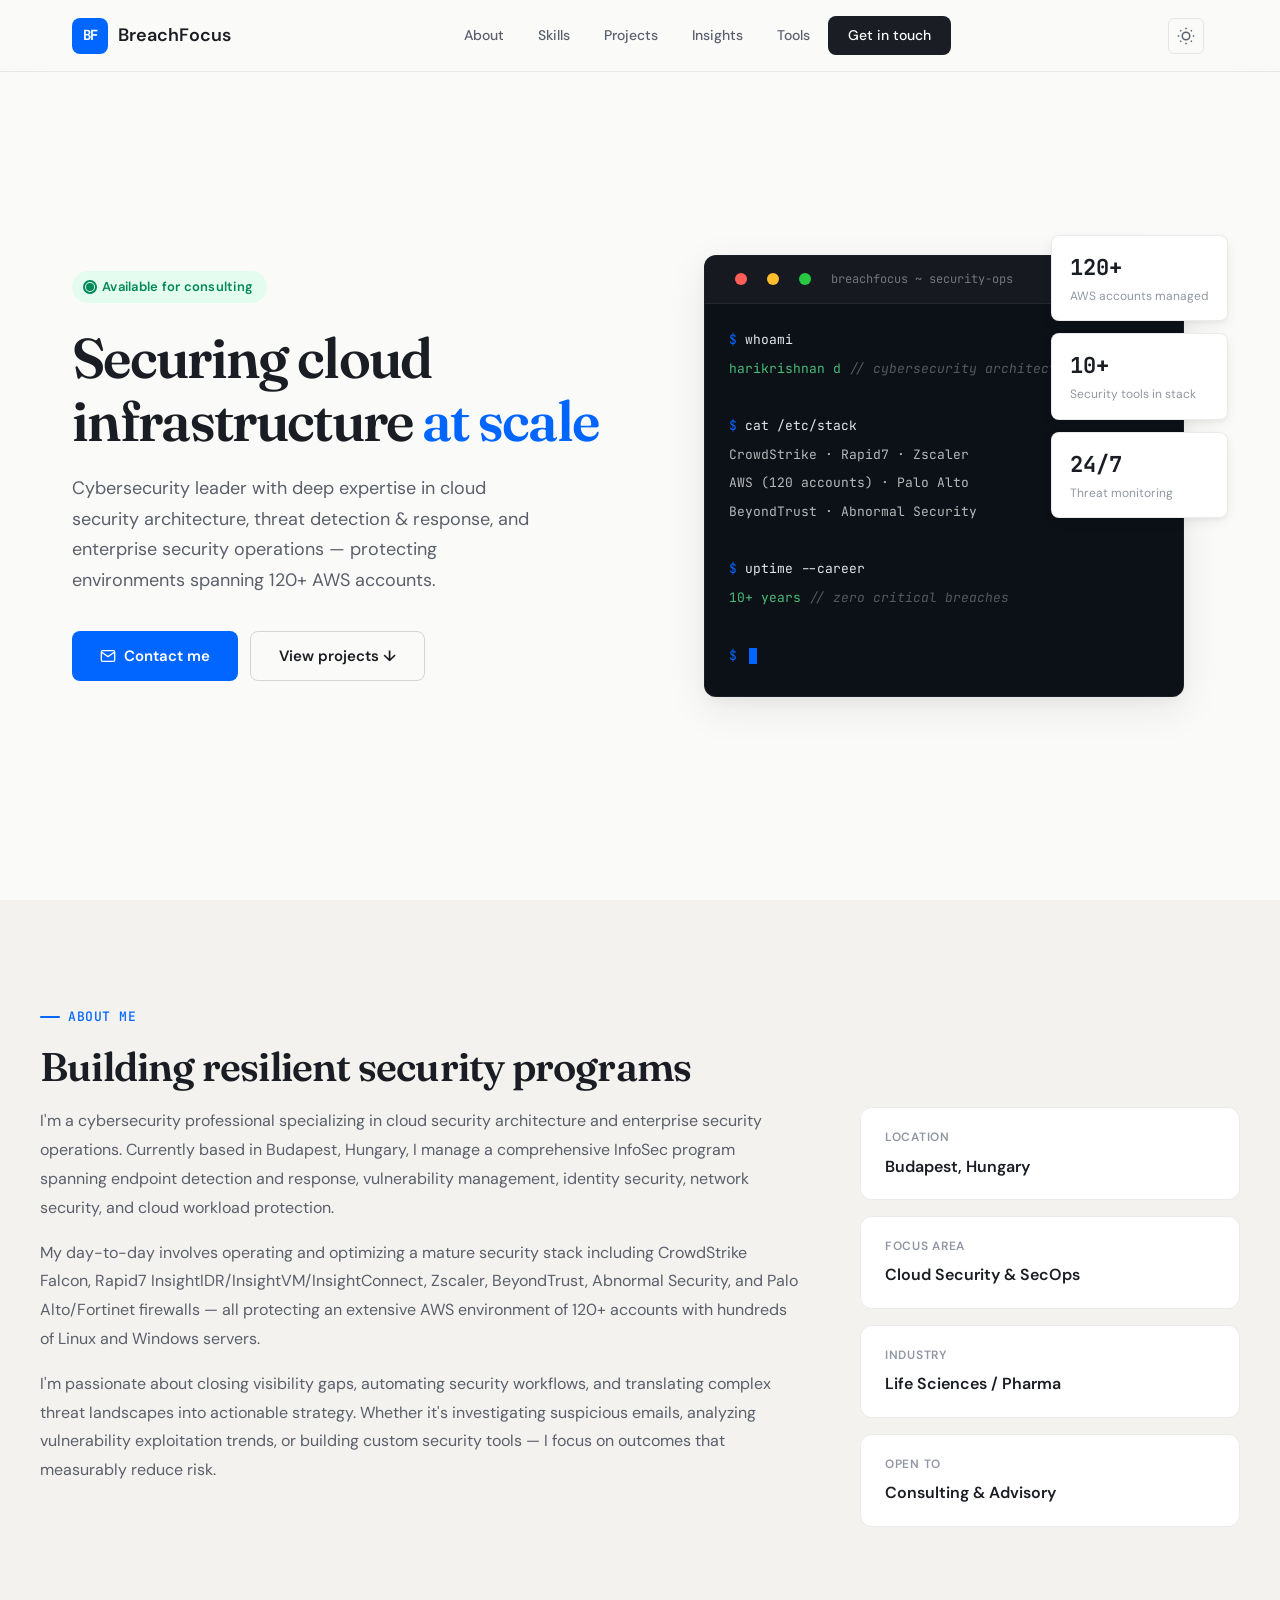
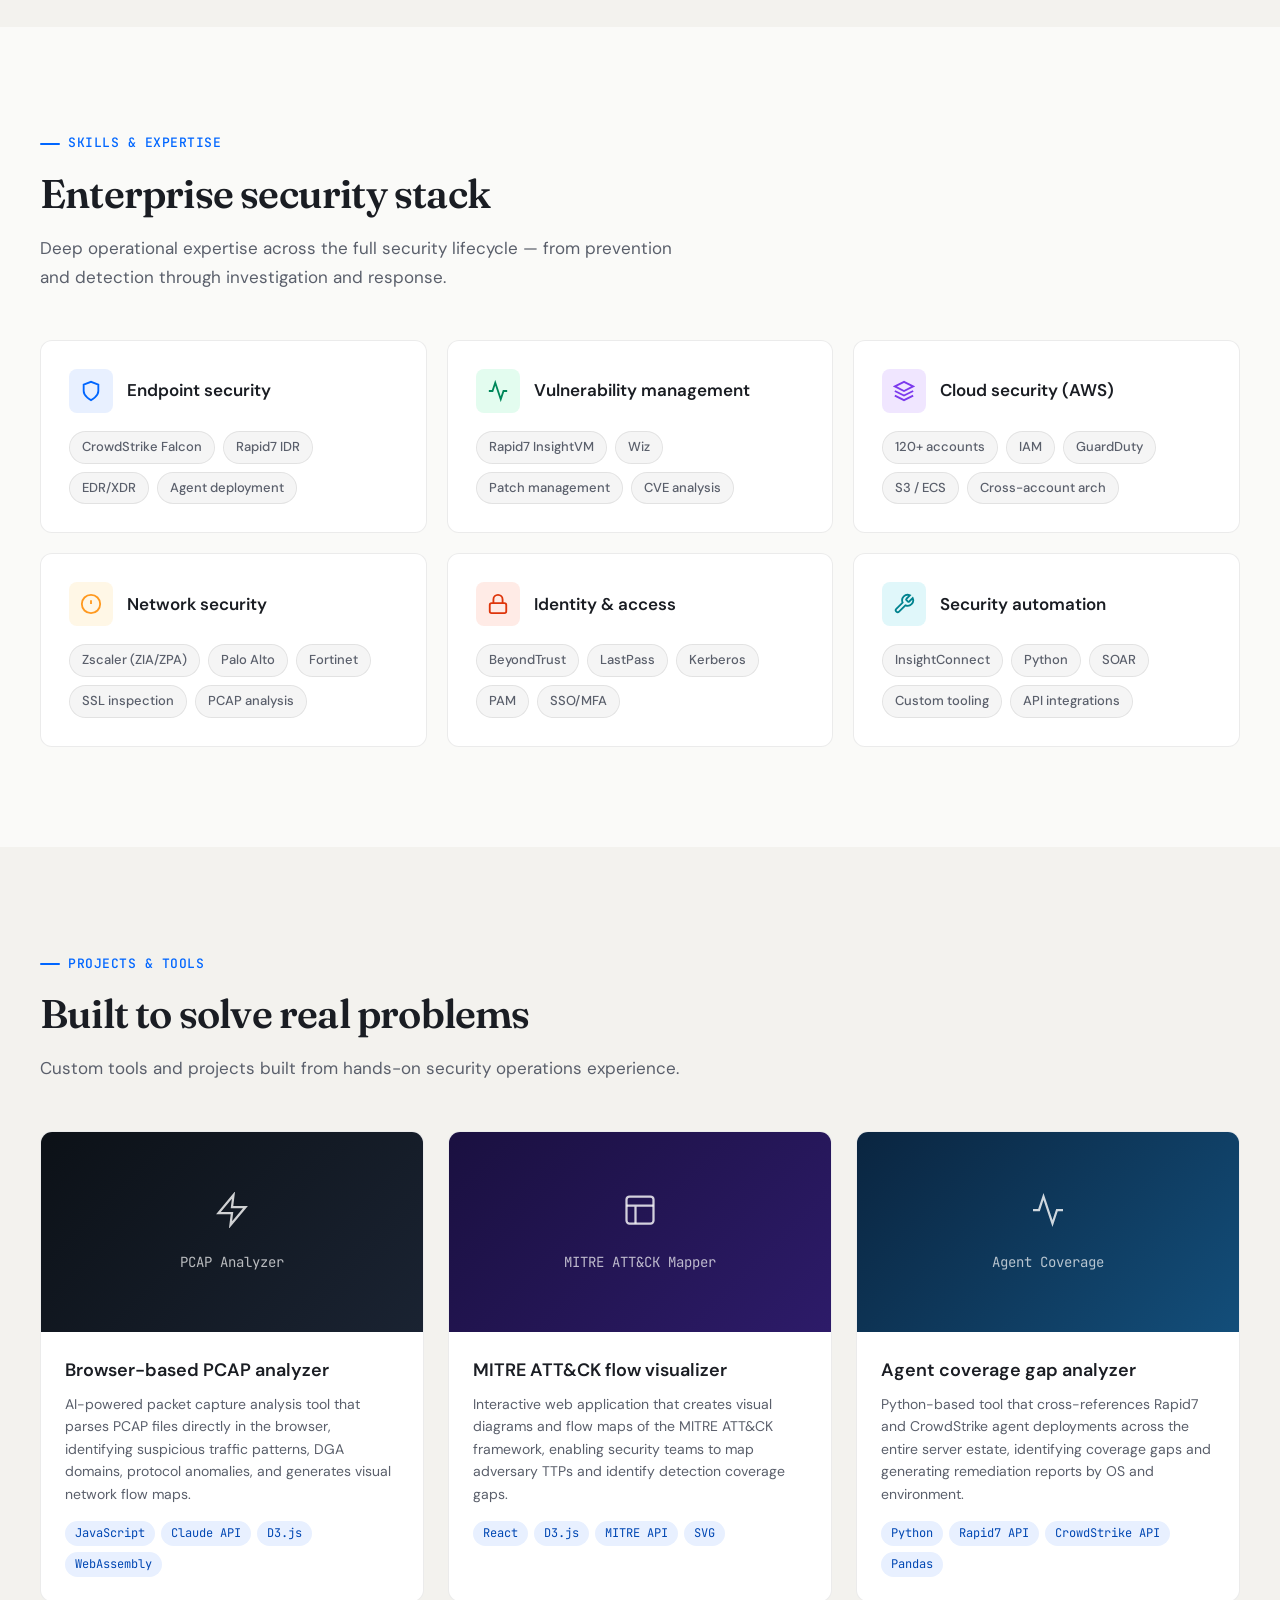
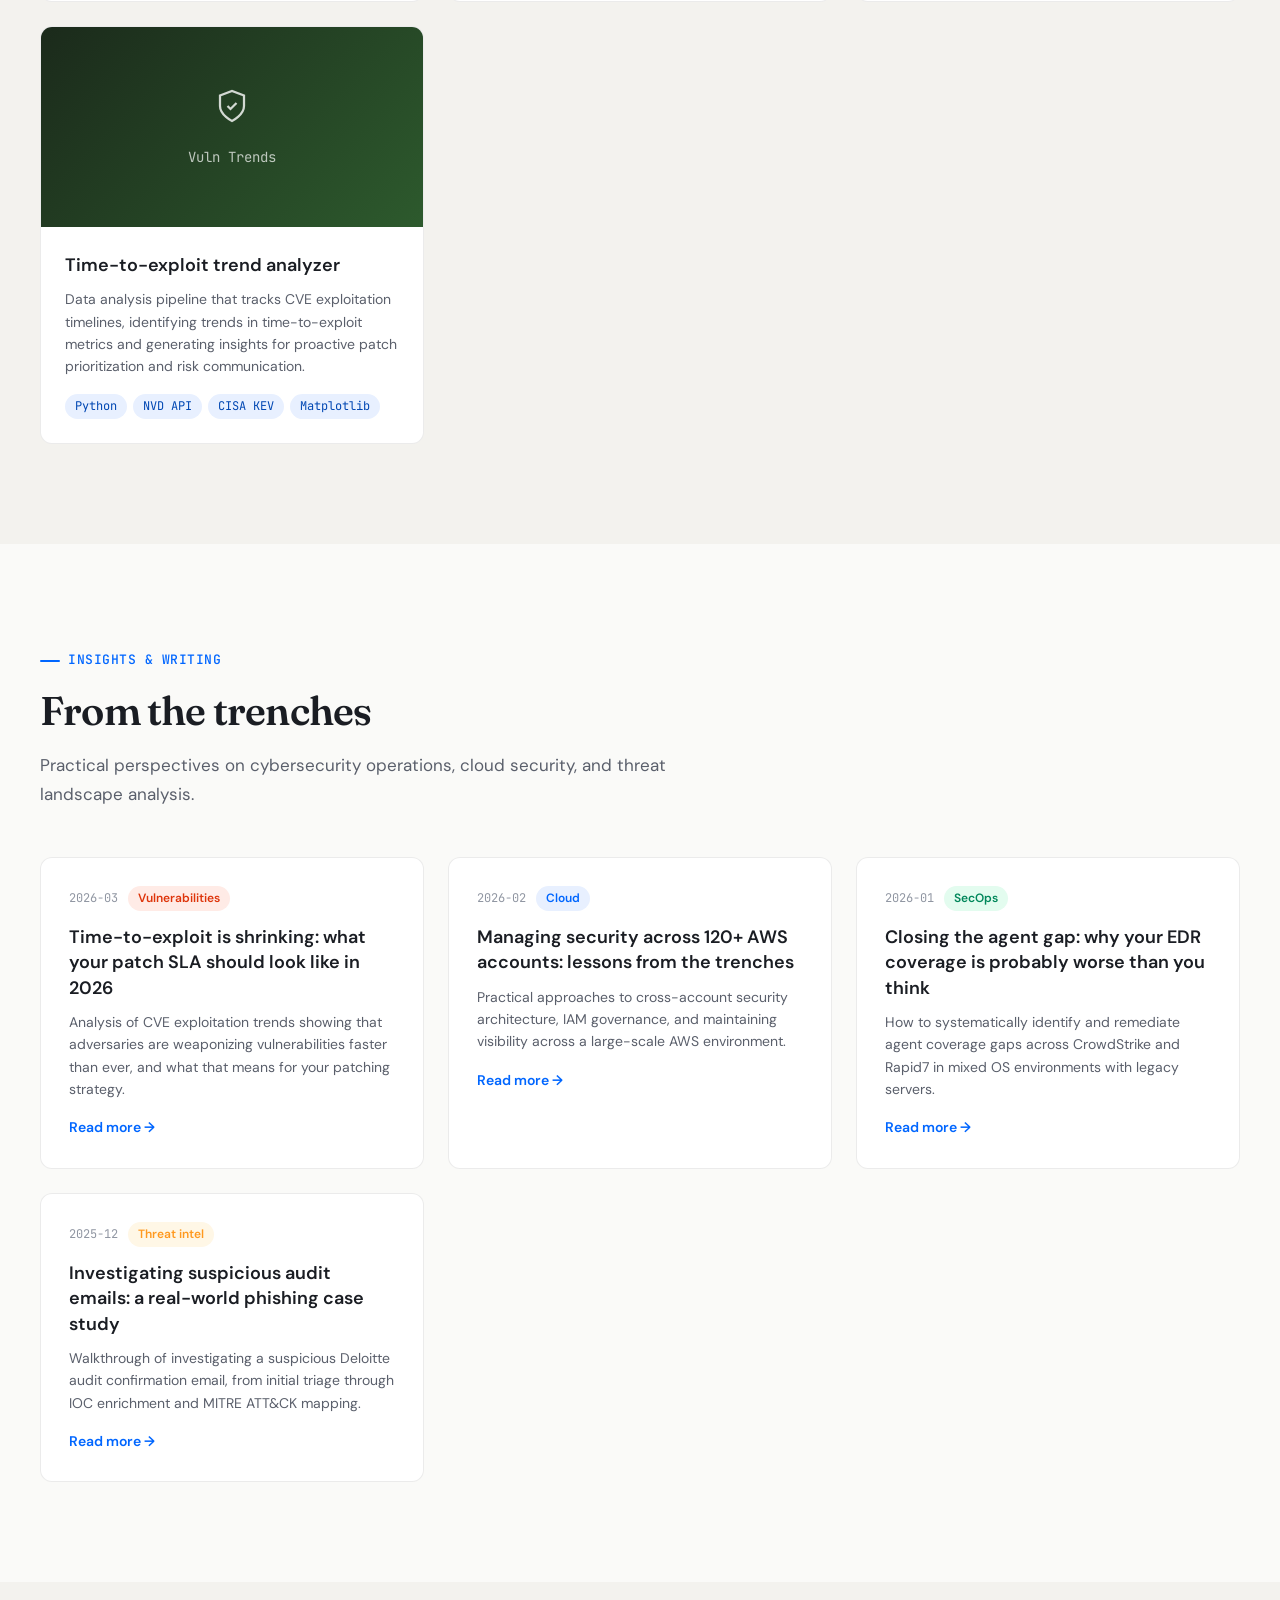
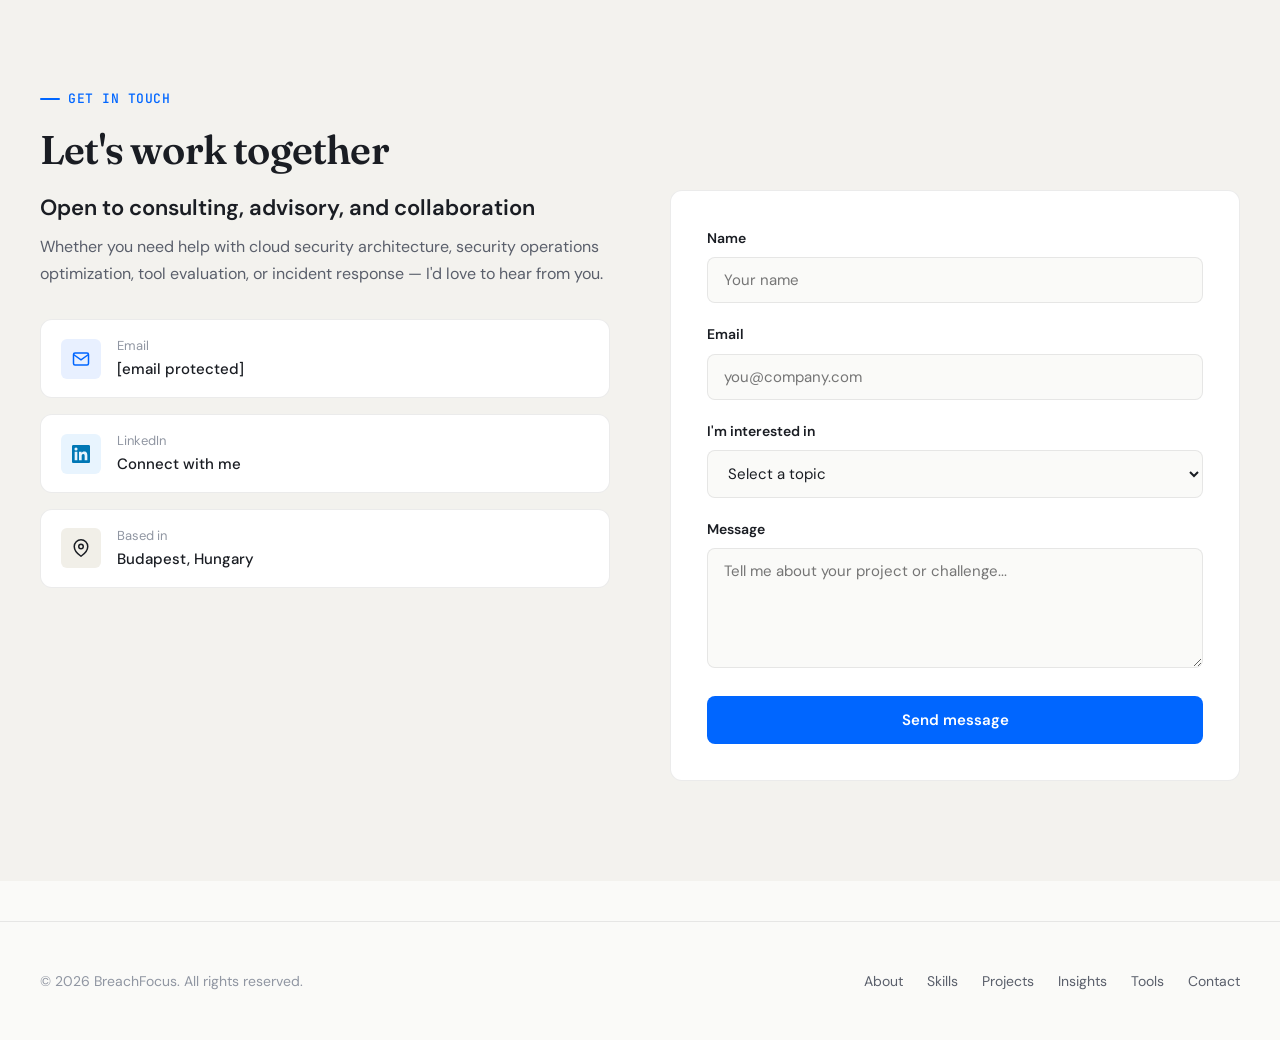
==== index.html @ 6553fbfc "Add consistent dark/light theme toggle across all pages" ====
<!DOCTYPE html>
<html lang="en">
<head>
<meta charset="UTF-8">
<meta name="viewport" content="width=device-width, initial-scale=1.0">
<title>BreachFocus — Hari | Cybersecurity Leader & Cloud Security Architect</title>
<meta name="description" content="Cybersecurity professional specializing in cloud security architecture, threat detection, and enterprise security operations across AWS, Zscaler, CrowdStrike, Wiz and Rapid7.">
<link rel="preconnect" href="https://fonts.googleapis.com">
<link rel="preconnect" href="https://fonts.gstatic.com" crossorigin>
<link href="https://fonts.googleapis.com/css2?family=DM+Sans:ital,opsz,wght@0,9..40,300;0,9..40,400;0,9..40,500;0,9..40,600;0,9..40,700;1,9..40,400&family=JetBrains+Mono:wght@400;500&family=Fraunces:ital,opsz,wght@0,9..144,400;0,9..144,600;1,9..144,400&display=swap" rel="stylesheet">
<style>
:root {
  --bg: #FAFAF8;
  --bg-card: #FFFFFF;
  --bg-dark: #0C1117;
  --bg-dark-card: #151C25;
  --text: #1A1D23;
  --text-secondary: #5A5F6B;
  --text-muted: #9096A2;
  --accent: #0066FF;
  --accent-light: #E8F0FF;
  --accent-dark: #0047B3;
  --green: #00875A;
  --green-light: #E3FCEF;
  --red: #DE350B;
  --red-light: #FFEBE6;
  --amber: #FF991F;
  --amber-light: #FFF7E6;
  --border: rgba(0,0,0,0.08);
  --border-strong: rgba(0,0,0,0.15);
  --radius: 12px;
  --radius-sm: 8px;
  --radius-xs: 6px;
  --shadow-sm: 0 1px 3px rgba(0,0,0,0.04), 0 1px 2px rgba(0,0,0,0.06);
  --shadow-md: 0 4px 12px rgba(0,0,0,0.06), 0 2px 4px rgba(0,0,0,0.04);
  --shadow-lg: 0 12px 40px rgba(0,0,0,0.08), 0 4px 12px rgba(0,0,0,0.04);
  --font: 'DM Sans', -apple-system, BlinkMacSystemFont, sans-serif;
  --font-display: 'Fraunces', Georgia, serif;
  --font-mono: 'JetBrains Mono', 'SF Mono', monospace;
  --max-w: 1200px;
  --header-h: 72px;
}

* { margin: 0; padding: 0; box-sizing: border-box; }
html { scroll-behavior: smooth; scroll-padding-top: 80px; overflow-x: hidden; }
body {
  font-family: var(--font);
  background: var(--bg);
  color: var(--text);
  line-height: 1.6;
  -webkit-font-smoothing: antialiased;
}

/* ---- NAV ---- */
.nav {
  position: fixed; top: 0; left: 0; right: 0; z-index: 100;
  height: var(--header-h);
  background: rgba(250,250,248,0.85);
  backdrop-filter: blur(20px) saturate(1.4);
  border-bottom: 1px solid var(--border);
  transition: box-shadow 0.3s;
}
.nav.scrolled { box-shadow: 0 1px 8px rgba(0,0,0,0.06); }
.nav-inner {
  max-width: var(--max-w); margin: 0 auto; height: 100%;
  display: flex; align-items: center; justify-content: space-between;
  padding: 0 2rem;
}
.nav-logo {
  display: flex; align-items: center; gap: 10px;
  font-weight: 600; font-size: 18px; color: var(--text);
  text-decoration: none;
}
.nav-logo .logo-icon {
  width: 36px; height: 36px; background: var(--accent);
  border-radius: var(--radius-sm); display: flex;
  align-items: center; justify-content: center;
  color: white; font-family: var(--font-mono); font-weight: 700;
  font-size: 14px; letter-spacing: -0.5px;
}
.nav-links { display: flex; gap: 2px; align-items: center; }
.nav-links a {
  padding: 8px 16px; border-radius: var(--radius-xs);
  font-size: 14px; font-weight: 500; color: var(--text-secondary);
  text-decoration: none; transition: all 0.2s;
}
.nav-links a:hover { background: rgba(0,0,0,0.04); color: var(--text); }
.nav-cta {
  padding: 8px 20px !important; background: var(--text) !important;
  color: white !important; border-radius: var(--radius-sm) !important;
}
.nav-cta:hover { opacity: 0.88 !important; background: var(--text) !important; }
.mobile-toggle { display: none; background: none; border: none; cursor: pointer; padding: 10px; min-width: 44px; min-height: 44px; touch-action: manipulation; -webkit-tap-highlight-color: transparent; }

/* ---- HERO ---- */
.hero {
  padding: calc(var(--header-h) + 80px) 2rem 100px;
  max-width: var(--max-w); margin: 0 auto;
  display: grid; grid-template-columns: 1fr 1fr; gap: 80px;
  align-items: center; min-height: 100vh;
}
.hero-text { max-width: 560px; }
.hero-badge {
  display: inline-flex; align-items: center; gap: 8px;
  padding: 6px 14px; border-radius: 100px;
  background: var(--green-light); color: var(--green);
  font-size: 13px; font-weight: 600; margin-bottom: 24px;
  letter-spacing: 0.02em;
}
.hero-badge .pulse {
  width: 8px; height: 8px; border-radius: 50%;
  background: var(--green); position: relative;
}
.hero-badge .pulse::after {
  content: ''; position: absolute; inset: -3px;
  border-radius: 50%; border: 2px solid var(--green);
  animation: pulse-ring 2s ease-out infinite;
}
@keyframes pulse-ring {
  0% { transform: scale(1); opacity: 0.6; }
  100% { transform: scale(1.8); opacity: 0; }
}
.hero h1 {
  font-family: var(--font-display); font-weight: 600;
  font-size: clamp(40px, 5vw, 56px); line-height: 1.12;
  letter-spacing: -0.03em; color: var(--text); margin-bottom: 20px;
}
.hero h1 .accent { color: var(--accent); }
.hero-sub {
  font-size: 18px; line-height: 1.7; color: var(--text-secondary);
  margin-bottom: 36px; max-width: 480px;
}
.hero-actions { display: flex; gap: 12px; flex-wrap: wrap; }
.btn {
  display: inline-flex; align-items: center; gap: 8px;
  padding: 12px 28px; border-radius: var(--radius-sm);
  font-size: 15px; font-weight: 600; text-decoration: none;
  transition: all 0.2s; border: none; cursor: pointer;
  font-family: var(--font);
}
.btn-primary { background: var(--accent); color: white; }
.btn-primary:hover { background: var(--accent-dark); transform: translateY(-1px); box-shadow: var(--shadow-md); }
.btn-secondary { background: transparent; color: var(--text); border: 1.5px solid var(--border-strong); }
.btn-secondary:hover { border-color: var(--text); background: rgba(0,0,0,0.02); }

/* hero visual */
.hero-visual {
  display: flex; justify-content: center; align-items: center;
  position: relative;
}
.hero-terminal {
  width: 100%; max-width: 480px;
  background: var(--bg-dark); border-radius: var(--radius);
  box-shadow: var(--shadow-lg); overflow: hidden;
  border: 1px solid rgba(255,255,255,0.06);
}
.terminal-bar {
  display: flex; align-items: center; gap: 8px;
  padding: 14px 18px; background: rgba(255,255,255,0.04);
  border-bottom: 1px solid rgba(255,255,255,0.06);
}
.terminal-dot { width: 12px; height: 12px; border-radius: 50%; }
.terminal-dot.r { background: #FF5F57; }
.terminal-dot.y { background: #FEBC2E; }
.terminal-dot.g { background: #28C840; }
.terminal-bar span {
  margin-left: 12px; font-family: var(--font-mono);
  font-size: 12px; color: rgba(255,255,255,0.4);
}
.terminal-body {
  padding: 24px; font-family: var(--font-mono); font-size: 13px;
  line-height: 1.9; color: rgba(255,255,255,0.7); min-height: 260px;
}
.terminal-body .prompt { color: var(--accent); }
.terminal-body .cmd { color: #E2E8F0; }
.terminal-body .comment { color: rgba(255,255,255,0.3); font-style: italic; }
.terminal-body .ok { color: #48BB78; }
.terminal-body .warn { color: #F6AD55; }
.terminal-body .line { margin-bottom: 4px; }
.cursor {
  display: inline-block; width: 8px; height: 16px;
  background: var(--accent); animation: blink 1.1s step-end infinite;
  vertical-align: text-bottom; margin-left: 4px;
}
@keyframes blink { 50% { opacity: 0; } }

/* floating stats */
.floating-stats {
  position: absolute; top: -20px; right: -20px;
  display: flex; flex-direction: column; gap: 12px;
}
.float-card {
  background: var(--bg-card); border-radius: var(--radius-sm);
  padding: 14px 18px; box-shadow: var(--shadow-md);
  border: 1px solid var(--border); min-width: 160px;
  animation: float-in 0.8s ease-out both;
}
.float-card:nth-child(2) { animation-delay: 0.2s; }
.float-card:nth-child(3) { animation-delay: 0.4s; }
@keyframes float-in {
  from { opacity: 0; transform: translateY(16px); }
  to { opacity: 1; transform: translateY(0); }
}
.float-card .num {
  font-size: 22px; font-weight: 700; color: var(--text);
  font-family: var(--font-mono);
}
.float-card .label {
  font-size: 12px; color: var(--text-muted); margin-top: 2px;
}

/* ---- SECTION BASE ---- */
.section { padding: 100px 2rem; }
.section-inner { max-width: var(--max-w); margin: 0 auto; }
.section-label {
  display: inline-flex; align-items: center; gap: 8px;
  font-family: var(--font-mono); font-size: 13px;
  color: var(--accent); font-weight: 500;
  letter-spacing: 0.04em; text-transform: uppercase;
  margin-bottom: 16px;
}
.section-label::before {
  content: ''; width: 20px; height: 2px;
  background: var(--accent); border-radius: 1px;
}
.section-title {
  font-family: var(--font-display); font-size: clamp(30px,4vw,40px);
  font-weight: 600; letter-spacing: -0.02em;
  margin-bottom: 16px; line-height: 1.2;
}
.section-desc {
  font-size: 17px; color: var(--text-secondary);
  max-width: 640px; line-height: 1.7; margin-bottom: 48px;
}
.bg-alt { background: #F3F2EE; }

/* ---- ABOUT ---- */
.about-grid {
  display: grid; grid-template-columns: 2fr 1fr; gap: 60px;
  align-items: start;
}
.about-text { font-size: 16px; line-height: 1.8; color: var(--text-secondary); }
.about-text p + p { margin-top: 16px; }
.about-sidebar { display: flex; flex-direction: column; gap: 16px; }
.info-card {
  background: var(--bg-card); border-radius: var(--radius);
  padding: 20px 24px; border: 1px solid var(--border);
}
.info-card .ic-label {
  font-size: 12px; font-weight: 600; text-transform: uppercase;
  letter-spacing: 0.06em; color: var(--text-muted); margin-bottom: 6px;
}
.info-card .ic-value { font-size: 16px; font-weight: 600; color: var(--text); }

/* ---- SKILLS ---- */
.skills-grid {
  display: grid; grid-template-columns: repeat(auto-fill, minmax(340px, 1fr));
  gap: 20px;
}
.skill-card {
  background: var(--bg-card); border-radius: var(--radius);
  padding: 28px; border: 1px solid var(--border);
  transition: all 0.25s;
}
.skill-card:hover { box-shadow: var(--shadow-md); border-color: var(--border-strong); transform: translateY(-2px); }
.skill-card-header {
  display: flex; align-items: center; gap: 14px; margin-bottom: 18px;
}
.skill-icon {
  width: 44px; height: 44px; border-radius: var(--radius-sm);
  display: flex; align-items: center; justify-content: center;
  font-size: 20px;
}
.skill-card h3 { font-size: 17px; font-weight: 600; }
.skill-tags { display: flex; flex-wrap: wrap; gap: 8px; }
.skill-tag {
  padding: 5px 12px; border-radius: 100px;
  font-size: 13px; font-weight: 500;
  background: rgba(0,0,0,0.04); color: var(--text-secondary);
  border: 1px solid var(--border);
}

/* ---- PROJECTS ---- */
.projects-grid {
  display: grid; grid-template-columns: repeat(auto-fill, minmax(360px, 1fr));
  gap: 24px;
}
.project-card {
  background: var(--bg-card); border-radius: var(--radius);
  overflow: hidden; border: 1px solid var(--border);
  transition: all 0.25s;
}
.project-card:hover { box-shadow: var(--shadow-md); transform: translateY(-3px); }
.project-preview {
  height: 200px; position: relative; overflow: hidden;
  display: flex; align-items: center; justify-content: center;
}
.project-preview .preview-pattern {
  position: absolute; inset: 0;
  background: linear-gradient(135deg, var(--bg-dark) 0%, #1a2332 100%);
}
.project-preview .preview-label {
  position: relative; z-index: 1; font-family: var(--font-mono);
  font-size: 14px; color: rgba(255,255,255,0.7); text-align: center;
  padding: 20px;
}
.project-preview .preview-label .icon { font-size: 32px; margin-bottom: 8px; display: block; }
.project-body { padding: 24px; }
.project-body h3 { font-size: 18px; font-weight: 600; margin-bottom: 8px; }
.project-body p { font-size: 14px; color: var(--text-secondary); line-height: 1.6; margin-bottom: 16px; }
.project-tech { display: flex; flex-wrap: wrap; gap: 6px; }
.project-tech span {
  font-family: var(--font-mono); font-size: 12px;
  padding: 3px 10px; border-radius: 100px;
  background: var(--accent-light); color: var(--accent-dark);
}

/* ---- BLOG ---- */
.blog-grid {
  display: grid; grid-template-columns: repeat(auto-fill, minmax(340px, 1fr));
  gap: 24px;
}
.blog-card {
  background: var(--bg-card); border-radius: var(--radius);
  padding: 28px; border: 1px solid var(--border);
  transition: all 0.25s; text-decoration: none; color: inherit;
  display: block;
}
.blog-card:hover { box-shadow: var(--shadow-md); transform: translateY(-2px); }
.blog-meta {
  display: flex; align-items: center; gap: 10px;
  margin-bottom: 14px;
}
.blog-date {
  font-family: var(--font-mono); font-size: 12px; color: var(--text-muted);
}
.blog-tag {
  padding: 3px 10px; border-radius: 100px; font-size: 12px;
  font-weight: 600;
}
.blog-tag.vuln { background: var(--red-light); color: var(--red); }
.blog-tag.cloud { background: var(--accent-light); color: var(--accent); }
.blog-tag.ops { background: var(--green-light); color: var(--green); }
.blog-tag.threat { background: var(--amber-light); color: var(--amber); }
.blog-card h3 { font-size: 18px; font-weight: 600; margin-bottom: 10px; line-height: 1.4; }
.blog-card p { font-size: 14px; color: var(--text-secondary); line-height: 1.6; }
.blog-card .read-more {
  display: inline-flex; align-items: center; gap: 6px;
  margin-top: 16px; font-size: 14px; font-weight: 600;
  color: var(--accent); transition: gap 0.2s;
}
.blog-card:hover .read-more { gap: 10px; }

/* ---- CONTACT ---- */
.contact-grid {
  display: grid; grid-template-columns: 1fr 1fr; gap: 60px;
  align-items: start;
}
.contact-info h3 { font-size: 22px; font-weight: 600; margin-bottom: 8px; }
.contact-info p { font-size: 16px; color: var(--text-secondary); line-height: 1.7; margin-bottom: 32px; }
.contact-channels { display: flex; flex-direction: column; gap: 16px; }
.contact-ch {
  display: flex; align-items: center; gap: 16px; padding: 16px 20px;
  background: var(--bg-card); border-radius: var(--radius);
  border: 1px solid var(--border); text-decoration: none; color: inherit;
  transition: all 0.2s;
}
.contact-ch:hover { box-shadow: var(--shadow-sm); border-color: var(--border-strong); }
.contact-ch .ch-icon {
  width: 40px; height: 40px; border-radius: var(--radius-xs);
  display: flex; align-items: center; justify-content: center;
  font-size: 18px;
}
.contact-ch .ch-label { font-size: 13px; color: var(--text-muted); }
.contact-ch .ch-value { font-size: 15px; font-weight: 500; }

.contact-form {
  background: var(--bg-card); border-radius: var(--radius);
  padding: 36px; border: 1px solid var(--border);
}
.form-group { margin-bottom: 20px; }
.form-group label {
  display: block; font-size: 14px; font-weight: 600;
  margin-bottom: 8px; color: var(--text);
}
.form-group input, .form-group textarea, .form-group select {
  width: 100%; padding: 12px 16px; border: 1.5px solid var(--border);
  border-radius: var(--radius-sm); font-size: 15px;
  font-family: var(--font); background: var(--bg);
  color: var(--text); transition: border-color 0.2s;
  outline: none;
}
.form-group input:focus, .form-group textarea:focus, .form-group select:focus {
  border-color: var(--accent);
}
.form-group textarea { resize: vertical; min-height: 120px; }
.form-submit {
  width: 100%; padding: 14px; border: none;
  background: var(--accent); color: white; font-size: 15px;
  font-weight: 600; border-radius: var(--radius-sm);
  cursor: pointer; font-family: var(--font); transition: all 0.2s;
}
.form-submit:hover { background: var(--accent-dark); }

/* ---- FOOTER ---- */
.footer {
  padding: 48px 2rem; border-top: 1px solid var(--border);
  margin-top: 40px;
}
.footer-inner {
  max-width: var(--max-w); margin: 0 auto;
  display: flex; align-items: center; justify-content: space-between;
}
.footer-copy { font-size: 14px; color: var(--text-muted); }
.footer-links { display: flex; gap: 24px; }
.footer-links a {
  font-size: 14px; color: var(--text-secondary);
  text-decoration: none; transition: color 0.2s;
}
.footer-links a:hover { color: var(--text); }

/* ---- ANIMATIONS ---- */
.reveal {
  opacity: 0; transform: translateY(24px);
  transition: opacity 0.7s ease, transform 0.7s ease;
}
.reveal.visible { opacity: 1; transform: translateY(0); }

/* ---- RESPONSIVE ---- */

/* Tablet: 768px – 900px */
@media (max-width: 900px) {
  .hero {
    grid-template-columns: 1fr; gap: 48px; text-align: center;
    min-height: auto; padding-bottom: 60px;
  }
  .hero-text { max-width: 100%; }
  .hero-sub { max-width: 100%; margin-left: auto; margin-right: auto; }
  .hero-actions { justify-content: center; }
  .hero-visual { flex-direction: column; }
  .floating-stats {
    position: static; flex-direction: row;
    justify-content: center; flex-wrap: wrap;
    margin-top: 20px; gap: 12px;
  }
  .float-card { min-width: 140px; flex: 1 1 140px; max-width: 180px; }
  .about-grid { grid-template-columns: 1fr; }
  .contact-grid { grid-template-columns: 1fr; }
  .nav-links { display: none; }
  .mobile-toggle { display: block; }
  .nav-links.open {
    display: flex; flex-direction: column; position: absolute;
    top: var(--header-h); left: 0; right: 0;
    background: rgba(250,250,248,0.98); backdrop-filter: blur(20px);
    padding: 16px; border-bottom: 1px solid var(--border);
    box-shadow: 0 8px 24px rgba(0,0,0,0.08);
  }
  .nav-links.open a { padding: 12px 16px; font-size: 15px; }
  .nav-links.open .nav-cta { margin-top: 8px; text-align: center; }
  .skills-grid { grid-template-columns: repeat(auto-fill, minmax(280px, 1fr)); }
  .projects-grid { grid-template-columns: repeat(auto-fill, minmax(300px, 1fr)); }
  .blog-grid { grid-template-columns: repeat(auto-fill, minmax(280px, 1fr)); }
  .section { padding: 72px 1.5rem; }
  .contact-form { padding: 28px; }
  .footer-inner { flex-direction: column; gap: 16px; text-align: center; }
  .footer-links { flex-wrap: wrap; justify-content: center; gap: 16px; }
}

/* Mobile: 480px – 767px */
@media (max-width: 767px) {
  :root { --header-h: 64px; }
  .hero {
    padding: calc(var(--header-h) + 48px) 1.25rem 48px;
    gap: 40px;
  }
  .hero h1 { font-size: clamp(32px, 8vw, 44px); }
  .hero-sub { font-size: 16px; }
  .hero-actions { flex-direction: column; align-items: center; gap: 10px; }
  .btn { width: 100%; justify-content: center; }
  .hero-terminal { max-width: 100%; }
  .terminal-body { font-size: 12px; padding: 18px; min-height: 220px; }
  .floating-stats { flex-direction: row; flex-wrap: wrap; gap: 10px; }
  .float-card { flex: 1 1 calc(50% - 10px); max-width: none; min-width: 0; }
  .section { padding: 60px 1.25rem; }
  .section-title { font-size: clamp(26px, 6vw, 34px); }
  .section-desc { font-size: 15px; margin-bottom: 32px; }
  .skills-grid, .projects-grid, .blog-grid { grid-template-columns: 1fr; gap: 16px; }
  .skill-card { padding: 22px; }
  .project-preview { height: 160px; }
  .blog-card { padding: 22px; }
  .blog-card h3 { font-size: 16px; }
  .about-grid { gap: 32px; }
  .about-sidebar { gap: 12px; }
  .info-card { padding: 16px 18px; }
  .contact-grid { gap: 32px; }
  .contact-form { padding: 22px; }
  .contact-channels { gap: 12px; }
  .contact-ch { padding: 14px 16px; gap: 12px; }
  .footer { padding: 32px 1.25rem; }
  .footer-links { gap: 12px; }
  .nav-inner { padding: 0 1.25rem; }
}

/* Small phones: ≤ 479px */
@media (max-width: 479px) {
  .hero {
    padding: calc(var(--header-h) + 32px) 1rem 40px;
    gap: 32px;
  }
  .hero h1 { font-size: clamp(28px, 9vw, 38px); letter-spacing: -0.02em; }
  .hero-sub { font-size: 15px; }
  .hero-badge { font-size: 12px; padding: 5px 12px; }
  .terminal-body { font-size: 11.5px; padding: 14px; min-height: 200px; line-height: 1.75; }
  .floating-stats { flex-direction: column; align-items: stretch; gap: 10px; }
  .float-card { max-width: 100%; flex: none; width: 100%; }
  .float-card .num { font-size: 20px; }
  .section { padding: 48px 1rem; }
  .section-label { font-size: 11px; }
  .section-title { font-size: clamp(24px, 7vw, 30px); }
  .skill-card { padding: 18px; }
  .skill-card h3 { font-size: 15px; }
  .skill-tag { font-size: 12px; padding: 4px 10px; }
  .project-body { padding: 18px; }
  .project-body h3 { font-size: 16px; }
  .project-preview { height: 140px; }
  .preview-label { font-size: 13px; }
  .preview-label .icon { font-size: 26px; }
  .blog-card { padding: 18px; }
  .blog-card h3 { font-size: 15px; }
  .contact-form { padding: 18px; }
  .form-group input, .form-group textarea, .form-group select { font-size: 16px; /* prevent iOS zoom */ }
  .contact-info h3 { font-size: 18px; }
  .nav-inner { padding: 0 1rem; }
  .nav-logo { font-size: 16px; }
  .logo-icon { width: 32px; height: 32px; font-size: 13px; }
  .footer { padding: 28px 1rem; }
  .footer-links { gap: 10px; }
  .footer-links a, .footer-copy { font-size: 13px; }
}

/* Reduced motion */
@media (prefers-reduced-motion: reduce) {
  .reveal { opacity: 1; transform: none; transition: none; }
  .cursor { animation: none; }
  .hero-badge .pulse::after { animation: none; }
  .float-card { animation: none; }
  * { transition-duration: 0.01ms !important; }
}

/* ── DARK MODE ── */
[data-theme="dark"] {
  --bg: #0C1117;
  --bg-card: #151C25;
  --bg-dark: #0C1117;
  --bg-dark-card: #151C25;
  --text: #E6EDF3;
  --text-secondary: #8B949E;
  --text-muted: #484F58;
  --border: rgba(255,255,255,0.07);
  --border-strong: rgba(255,255,255,0.14);
  --accent-light: #1F3A5F;
  --accent-dark: #58A6FF;
  --green-light: #1A3526;
  --red-light: #3D1A1A;
  --amber-light: #3D2E0A;
  --shadow-sm: 0 1px 3px rgba(0,0,0,.3),0 1px 2px rgba(0,0,0,.2);
  --shadow-md: 0 4px 12px rgba(0,0,0,.4),0 2px 4px rgba(0,0,0,.3);
  --shadow-lg: 0 12px 40px rgba(0,0,0,.5),0 4px 12px rgba(0,0,0,.4);
}
[data-theme="dark"] body { background: var(--bg); color: var(--text); }
[data-theme="dark"] .nav { background: rgba(12,17,23,0.92); border-bottom-color: var(--border); }
[data-theme="dark"] .nav-links a:hover { background: rgba(255,255,255,0.06); }
[data-theme="dark"] .nav-links a.active { background: var(--accent-light); color: var(--accent-dark); }
[data-theme="dark"] .nav-cta { background: var(--text) !important; }
[data-theme="dark"] .nav-links.open { background: rgba(12,17,23,0.98); }
[data-theme="dark"] .tool-row:hover { background: rgba(255,255,255,0.03); }
[data-theme="dark"] .tool-tag { background: rgba(255,255,255,0.06); border-color: var(--border); }
[data-theme="dark"] .tool-status.status-soon { background: rgba(255,255,255,0.06); border-color: var(--border); }
[data-theme="dark"] .section-label { color: var(--accent-dark); }
[data-theme="dark"] .section-label::before { background: var(--accent-dark); }
[data-theme="dark"] .footer { border-top-color: var(--border); }
[data-theme="dark"] .card, [data-theme="dark"] .skill-card, [data-theme="dark"] .project-card, [data-theme="dark"] .blog-card { background: var(--bg-card); border-color: var(--border); }
[data-theme="dark"] input, [data-theme="dark"] textarea, [data-theme="dark"] select { background: #151C25; border-color: var(--border); color: var(--text); }
[data-theme="dark"] .panel, [data-theme="dark"] .result-card, [data-theme="dark"] .output-panel { background: #151C25; border-color: var(--border); }
[data-theme="dark"] .theme-toggle-btn:hover { background: rgba(255,255,255,0.06); color: var(--text); }

.theme-toggle-btn {
  display: flex; align-items: center; justify-content: center;
  width: 36px; height: 36px; border-radius: var(--radius-xs);
  background: none; border: 1px solid var(--border);
  cursor: pointer; color: var(--text-secondary);
  transition: all 0.2s; flex-shrink: 0; margin-right: 4px;
}
.theme-toggle-btn:hover { background: rgba(0,0,0,0.04); color: var(--text); }
.theme-toggle-btn .icon-moon { display: none; }
.theme-toggle-btn .icon-sun { display: block; }
[data-theme="dark"] .theme-toggle-btn .icon-moon { display: block; }
[data-theme="dark"] .theme-toggle-btn .icon-sun { display: none; }
</style>
</head>
<body>

<!-- NAV -->
<nav class="nav" id="nav">
  <div class="nav-inner">
    <a href="#" class="nav-logo">
      <div class="logo-icon">BF</div>
      BreachFocus
    </a>
    <div class="nav-links" id="navLinks">
      <a href="#about">About</a>
      <a href="#skills">Skills</a>
      <a href="#projects">Projects</a>
      <a href="#blog">Insights</a>
      <a href="tools/index.html">Tools</a>
      <a href="#contact" class="nav-cta">Get in touch</a>
    </div>
        <button class="theme-toggle-btn" id="themeToggle" aria-label="Toggle theme" title="Toggle dark / light mode">
      <svg class="icon-sun" width="18" height="18" viewBox="0 0 24 24" fill="none" stroke="currentColor" stroke-width="2"><circle cx="12" cy="12" r="5"/><line x1="12" y1="1" x2="12" y2="3"/><line x1="12" y1="21" x2="12" y2="23"/><line x1="4.22" y1="4.22" x2="5.64" y2="5.64"/><line x1="18.36" y1="18.36" x2="19.78" y2="19.78"/><line x1="1" y1="12" x2="3" y2="12"/><line x1="21" y1="12" x2="23" y2="12"/><line x1="4.22" y1="19.78" x2="5.64" y2="18.36"/><line x1="18.36" y1="5.64" x2="19.78" y2="4.22"/></svg>
      <svg class="icon-moon" width="18" height="18" viewBox="0 0 24 24" fill="none" stroke="currentColor" stroke-width="2"><path d="M21 12.79A9 9 0 1 1 11.21 3 7 7 0 0 0 21 12.79z"/></svg>
    </button>
    <button class="mobile-toggle" onclick="document.getElementById('navLinks').classList.toggle('open')" aria-label="Menu">
      <svg width="24" height="24" viewBox="0 0 24 24" fill="none" stroke="currentColor" stroke-width="2"><path d="M3 12h18M3 6h18M3 18h18"/></svg>
    </button>
  </div>
</nav>

<!-- HERO -->
<section class="hero">
  <div class="hero-text">
    <div class="hero-badge"><span class="pulse"></span> Available for consulting</div>
    <h1>Securing cloud infrastructure <span class="accent">at scale</span></h1>
    <p class="hero-sub">
      Cybersecurity leader with deep expertise in cloud security architecture, threat detection & response, and enterprise security operations — protecting environments spanning 120+ AWS accounts.
    </p>
    <div class="hero-actions">
      <a href="#contact" class="btn btn-primary">
        <svg width="16" height="16" viewBox="0 0 24 24" fill="none" stroke="currentColor" stroke-width="2"><path d="M4 4h16c1.1 0 2 .9 2 2v12c0 1.1-.9 2-2 2H4c-1.1 0-2-.9-2-2V6c0-1.1.9-2 2-2z"/><polyline points="22,6 12,13 2,6"/></svg>
        Contact me
      </a>
      <a href="#projects" class="btn btn-secondary">View projects &darr;</a>
    </div>
  </div>
  <div class="hero-visual">
    <div class="hero-terminal">
      <div class="terminal-bar">
        <span class="terminal-dot r"></span>
        <span class="terminal-dot y"></span>
        <span class="terminal-dot g"></span>
        <span>breachfocus ~ security-ops</span>
      </div>
      <div class="terminal-body" id="terminalBody">
        <div class="line"><span class="prompt">$</span> <span class="cmd">whoami</span></div>
        <div class="line"><span class="ok">harikrishnan d</span> <span class="comment">// cybersecurity architect</span></div>
        <div class="line">&nbsp;</div>
        <div class="line"><span class="prompt">$</span> <span class="cmd">cat /etc/stack</span></div>
        <div class="line">CrowdStrike &middot; Rapid7 &middot; Zscaler</div>
        <div class="line">AWS (120 accounts) &middot; Palo Alto</div>
        <div class="line">BeyondTrust &middot; Abnormal Security</div>
        <div class="line">&nbsp;</div>
        <div class="line"><span class="prompt">$</span> <span class="cmd">uptime --career</span></div>
        <div class="line"><span class="ok">10+ years</span> <span class="comment">// zero critical breaches</span></div>
        <div class="line">&nbsp;</div>
        <div class="line"><span class="prompt">$</span> <span class="cursor"></span></div>
      </div>
    </div>
    <div class="floating-stats">
      <div class="float-card">
        <div class="num">120+</div>
        <div class="label">AWS accounts managed</div>
      </div>
      <div class="float-card">
        <div class="num">10+</div>
        <div class="label">Security tools in stack</div>
      </div>
      <div class="float-card">
        <div class="num">24/7</div>
        <div class="label">Threat monitoring</div>
      </div>
    </div>
  </div>
</section>

<!-- ABOUT -->
<section class="section bg-alt" id="about">
  <div class="section-inner">
    <div class="section-label">About me</div>
    <div class="section-title">Building resilient security programs</div>
    <div class="about-grid reveal">
      <div class="about-text">
        <p>
          I'm a cybersecurity professional specializing in cloud security architecture and enterprise security operations. Currently based in Budapest, Hungary, I manage a comprehensive InfoSec program spanning endpoint detection and response, vulnerability management, identity security, network security, and cloud workload protection.
        </p>
        <p>
          My day-to-day involves operating and optimizing a mature security stack including CrowdStrike Falcon, Rapid7 InsightIDR/InsightVM/InsightConnect, Zscaler, BeyondTrust, Abnormal Security, and Palo Alto/Fortinet firewalls — all protecting an extensive AWS environment of 120+ accounts with hundreds of Linux and Windows servers.
        </p>
        <p>
          I'm passionate about closing visibility gaps, automating security workflows, and translating complex threat landscapes into actionable strategy. Whether it's investigating suspicious emails, analyzing vulnerability exploitation trends, or building custom security tools — I focus on outcomes that measurably reduce risk.
        </p>
      </div>
      <div class="about-sidebar">
        <div class="info-card">
          <div class="ic-label">Location</div>
          <div class="ic-value">Budapest, Hungary</div>
        </div>
        <div class="info-card">
          <div class="ic-label">Focus area</div>
          <div class="ic-value">Cloud Security &amp; SecOps</div>
        </div>
        <div class="info-card">
          <div class="ic-label">Industry</div>
          <div class="ic-value">Life Sciences / Pharma</div>
        </div>
        <div class="info-card">
          <div class="ic-label">Open to</div>
          <div class="ic-value">Consulting &amp; Advisory</div>
        </div>
      </div>
    </div>
  </div>
</section>

<!-- SKILLS -->
<section class="section" id="skills">
  <div class="section-inner">
    <div class="section-label">Skills &amp; expertise</div>
    <div class="section-title">Enterprise security stack</div>
    <div class="section-desc">Deep operational expertise across the full security lifecycle — from prevention and detection through investigation and response.</div>
    <div class="skills-grid">
      <div class="skill-card reveal">
        <div class="skill-card-header">
          <div class="skill-icon" style="background: var(--accent-light); color: var(--accent);">
            <svg width="22" height="22" viewBox="0 0 24 24" fill="none" stroke="currentColor" stroke-width="2"><path d="M12 22s8-4 8-10V5l-8-3-8 3v7c0 6 8 10 8 10z"/></svg>
          </div>
          <h3>Endpoint security</h3>
        </div>
        <div class="skill-tags">
          <span class="skill-tag">CrowdStrike Falcon</span>
          <span class="skill-tag">Rapid7 IDR</span>
          <span class="skill-tag">EDR/XDR</span>
          <span class="skill-tag">Agent deployment</span>
        </div>
      </div>

      <div class="skill-card reveal">
        <div class="skill-card-header">
          <div class="skill-icon" style="background: var(--green-light); color: var(--green);">
            <svg width="22" height="22" viewBox="0 0 24 24" fill="none" stroke="currentColor" stroke-width="2"><path d="M22 12h-4l-3 9L9 3l-3 9H2"/></svg>
          </div>
          <h3>Vulnerability management</h3>
        </div>
        <div class="skill-tags">
          <span class="skill-tag">Rapid7 InsightVM</span>
          <span class="skill-tag">Wiz</span>
          <span class="skill-tag">Patch management</span>
          <span class="skill-tag">CVE analysis</span>
        </div>
      </div>

      <div class="skill-card reveal">
        <div class="skill-card-header">
          <div class="skill-icon" style="background: #F0E6FF; color: #7C3AED;">
            <svg width="22" height="22" viewBox="0 0 24 24" fill="none" stroke="currentColor" stroke-width="2"><path d="M12 2L2 7l10 5 10-5-10-5z"/><path d="M2 17l10 5 10-5"/><path d="M2 12l10 5 10-5"/></svg>
          </div>
          <h3>Cloud security (AWS)</h3>
        </div>
        <div class="skill-tags">
          <span class="skill-tag">120+ accounts</span>
          <span class="skill-tag">IAM</span>
          <span class="skill-tag">GuardDuty</span>
          <span class="skill-tag">S3 / ECS</span>
          <span class="skill-tag">Cross-account arch</span>
        </div>
      </div>

      <div class="skill-card reveal">
        <div class="skill-card-header">
          <div class="skill-icon" style="background: var(--amber-light); color: var(--amber);">
            <svg width="22" height="22" viewBox="0 0 24 24" fill="none" stroke="currentColor" stroke-width="2"><circle cx="12" cy="12" r="10"/><line x1="12" y1="8" x2="12" y2="12"/><line x1="12" y1="16" x2="12.01" y2="16"/></svg>
          </div>
          <h3>Network security</h3>
        </div>
        <div class="skill-tags">
          <span class="skill-tag">Zscaler (ZIA/ZPA)</span>
          <span class="skill-tag">Palo Alto</span>
          <span class="skill-tag">Fortinet</span>
          <span class="skill-tag">SSL inspection</span>
          <span class="skill-tag">PCAP analysis</span>
        </div>
      </div>

      <div class="skill-card reveal">
        <div class="skill-card-header">
          <div class="skill-icon" style="background: var(--red-light); color: var(--red);">
            <svg width="22" height="22" viewBox="0 0 24 24" fill="none" stroke="currentColor" stroke-width="2"><rect x="3" y="11" width="18" height="11" rx="2" ry="2"/><path d="M7 11V7a5 5 0 0 1 10 0v4"/></svg>
          </div>
          <h3>Identity &amp; access</h3>
        </div>
        <div class="skill-tags">
          <span class="skill-tag">BeyondTrust</span>
          <span class="skill-tag">LastPass</span>
          <span class="skill-tag">Kerberos</span>
          <span class="skill-tag">PAM</span>
          <span class="skill-tag">SSO/MFA</span>
        </div>
      </div>

      <div class="skill-card reveal">
        <div class="skill-card-header">
          <div class="skill-icon" style="background: #E0F7FA; color: #00838F;">
            <svg width="22" height="22" viewBox="0 0 24 24" fill="none" stroke="currentColor" stroke-width="2"><path d="M14.7 6.3a1 1 0 0 0 0 1.4l1.6 1.6a1 1 0 0 0 1.4 0l3.77-3.77a6 6 0 0 1-7.94 7.94l-6.91 6.91a2.12 2.12 0 0 1-3-3l6.91-6.91a6 6 0 0 1 7.94-7.94l-3.76 3.76z"/></svg>
          </div>
          <h3>Security automation</h3>
        </div>
        <div class="skill-tags">
          <span class="skill-tag">InsightConnect</span>
          <span class="skill-tag">Python</span>
          <span class="skill-tag">SOAR</span>
          <span class="skill-tag">Custom tooling</span>
          <span class="skill-tag">API integrations</span>
        </div>
      </div>
    </div>
  </div>
</section>

<!-- PROJECTS -->
<section class="section bg-alt" id="projects">
  <div class="section-inner">
    <div class="section-label">Projects &amp; tools</div>
    <div class="section-title">Built to solve real problems</div>
    <div class="section-desc">Custom tools and projects built from hands-on security operations experience.</div>
    <div class="projects-grid">

      <div class="project-card reveal">
        <div class="project-preview">
          <div class="preview-pattern"></div>
          <div class="preview-label">
            <span class="icon">
              <svg width="36" height="36" viewBox="0 0 24 24" fill="none" stroke="rgba(255,255,255,0.8)" stroke-width="1.5"><path d="M13 2L3 14h9l-1 8 10-12h-9l1-8z"/></svg>
            </span>
            PCAP Analyzer
          </div>
        </div>
        <div class="project-body">
          <h3>Browser-based PCAP analyzer</h3>
          <p>AI-powered packet capture analysis tool that parses PCAP files directly in the browser, identifying suspicious traffic patterns, DGA domains, protocol anomalies, and generates visual network flow maps.</p>
          <div class="project-tech">
            <span>JavaScript</span>
            <span>Claude API</span>
            <span>D3.js</span>
            <span>WebAssembly</span>
          </div>
        </div>
      </div>

      <div class="project-card reveal">
        <div class="project-preview">
          <div class="preview-pattern" style="background: linear-gradient(135deg, #1a1040 0%, #2d1b69 100%);"></div>
          <div class="preview-label">
            <span class="icon">
              <svg width="36" height="36" viewBox="0 0 24 24" fill="none" stroke="rgba(255,255,255,0.8)" stroke-width="1.5"><rect x="3" y="3" width="18" height="18" rx="2"/><path d="M3 9h18M9 21V9"/></svg>
            </span>
            MITRE ATT&CK Mapper
          </div>
        </div>
        <div class="project-body">
          <h3>MITRE ATT&CK flow visualizer</h3>
          <p>Interactive web application that creates visual diagrams and flow maps of the MITRE ATT&CK framework, enabling security teams to map adversary TTPs and identify detection coverage gaps.</p>
          <div class="project-tech">
            <span>React</span>
            <span>D3.js</span>
            <span>MITRE API</span>
            <span>SVG</span>
          </div>
        </div>
      </div>

      <div class="project-card reveal">
        <div class="project-preview">
          <div class="preview-pattern" style="background: linear-gradient(135deg, #0a2540 0%, #134e7a 100%);"></div>
          <div class="preview-label">
            <span class="icon">
              <svg width="36" height="36" viewBox="0 0 24 24" fill="none" stroke="rgba(255,255,255,0.8)" stroke-width="1.5"><path d="M22 12h-4l-3 9L9 3l-3 9H2"/></svg>
            </span>
            Agent Coverage
          </div>
        </div>
        <div class="project-body">
          <h3>Agent coverage gap analyzer</h3>
          <p>Python-based tool that cross-references Rapid7 and CrowdStrike agent deployments across the entire server estate, identifying coverage gaps and generating remediation reports by OS and environment.</p>
          <div class="project-tech">
            <span>Python</span>
            <span>Rapid7 API</span>
            <span>CrowdStrike API</span>
            <span>Pandas</span>
          </div>
        </div>
      </div>

      <div class="project-card reveal">
        <div class="project-preview">
          <div class="preview-pattern" style="background: linear-gradient(135deg, #1b2a1b 0%, #2d5a2d 100%);"></div>
          <div class="preview-label">
            <span class="icon">
              <svg width="36" height="36" viewBox="0 0 24 24" fill="none" stroke="rgba(255,255,255,0.8)" stroke-width="1.5"><path d="M12 22s8-4 8-10V5l-8-3-8 3v7c0 6 8 10 8 10z"/><path d="M9 12l2 2 4-4"/></svg>
            </span>
            Vuln Trends
          </div>
        </div>
        <div class="project-body">
          <h3>Time-to-exploit trend analyzer</h3>
          <p>Data analysis pipeline that tracks CVE exploitation timelines, identifying trends in time-to-exploit metrics and generating insights for proactive patch prioritization and risk communication.</p>
          <div class="project-tech">
            <span>Python</span>
            <span>NVD API</span>
            <span>CISA KEV</span>
            <span>Matplotlib</span>
          </div>
        </div>
      </div>

    </div>
  </div>
</section>

<!-- BLOG -->
<section class="section" id="blog">
  <div class="section-inner">
    <div class="section-label">Insights &amp; writing</div>
    <div class="section-title">From the trenches</div>
    <div class="section-desc">Practical perspectives on cybersecurity operations, cloud security, and threat landscape analysis.</div>
    <div class="blog-grid">

      <a class="blog-card reveal" href="#">
        <div class="blog-meta">
          <span class="blog-date">2026-03</span>
          <span class="blog-tag vuln">Vulnerabilities</span>
        </div>
        <h3>Time-to-exploit is shrinking: what your patch SLA should look like in 2026</h3>
        <p>Analysis of CVE exploitation trends showing that adversaries are weaponizing vulnerabilities faster than ever, and what that means for your patching strategy.</p>
        <span class="read-more">Read more &rarr;</span>
      </a>

      <a class="blog-card reveal" href="#">
        <div class="blog-meta">
          <span class="blog-date">2026-02</span>
          <span class="blog-tag cloud">Cloud</span>
        </div>
        <h3>Managing security across 120+ AWS accounts: lessons from the trenches</h3>
        <p>Practical approaches to cross-account security architecture, IAM governance, and maintaining visibility across a large-scale AWS environment.</p>
        <span class="read-more">Read more &rarr;</span>
      </a>

      <a class="blog-card reveal" href="#">
        <div class="blog-meta">
          <span class="blog-date">2026-01</span>
          <span class="blog-tag ops">SecOps</span>
        </div>
        <h3>Closing the agent gap: why your EDR coverage is probably worse than you think</h3>
        <p>How to systematically identify and remediate agent coverage gaps across CrowdStrike and Rapid7 in mixed OS environments with legacy servers.</p>
        <span class="read-more">Read more &rarr;</span>
      </a>

      <a class="blog-card reveal" href="#">
        <div class="blog-meta">
          <span class="blog-date">2025-12</span>
          <span class="blog-tag threat">Threat intel</span>
        </div>
        <h3>Investigating suspicious audit emails: a real-world phishing case study</h3>
        <p>Walkthrough of investigating a suspicious Deloitte audit confirmation email, from initial triage through IOC enrichment and MITRE ATT&CK mapping.</p>
        <span class="read-more">Read more &rarr;</span>
      </a>

    </div>
  </div>
</section>

<!-- CONTACT -->
<section class="section bg-alt" id="contact">
  <div class="section-inner">
    <div class="section-label">Get in touch</div>
    <div class="section-title">Let's work together</div>
    <div class="contact-grid reveal">
      <div class="contact-info">
        <h3>Open to consulting, advisory, and collaboration</h3>
        <p>Whether you need help with cloud security architecture, security operations optimization, tool evaluation, or incident response — I'd love to hear from you.</p>
        <div class="contact-channels">
          <a href="/cdn-cgi/l/email-protection#d1b9b0a3b891b3a3b4b0b2b9b7beb2a4a2ffb2bebc" class="contact-ch">
            <div class="ch-icon" style="background: var(--accent-light); color: var(--accent);">
              <svg width="18" height="18" viewBox="0 0 24 24" fill="none" stroke="currentColor" stroke-width="2"><path d="M4 4h16c1.1 0 2 .9 2 2v12c0 1.1-.9 2-2 2H4c-1.1 0-2-.9-2-2V6c0-1.1.9-2 2-2z"/><polyline points="22,6 12,13 2,6"/></svg>
            </div>
            <div>
              <div class="ch-label">Email</div>
              <div class="ch-value"><span class="__cf_email__" data-cfemail="2d454c5f446d4f5f484c4e454b424e585e034e4240">[email&#160;protected]</span></div>
            </div>
          </a>
          <a href="https://linkedin.com/in/" class="contact-ch">
            <div class="ch-icon" style="background: #E8F4FE; color: #0077B5;">
              <svg width="18" height="18" viewBox="0 0 24 24" fill="currentColor"><path d="M20.447 20.452h-3.554v-5.569c0-1.328-.027-3.037-1.852-3.037-1.853 0-2.136 1.445-2.136 2.939v5.667H9.351V9h3.414v1.561h.046c.477-.9 1.637-1.85 3.37-1.85 3.601 0 4.267 2.37 4.267 5.455v6.286zM5.337 7.433a2.062 2.062 0 0 1-2.063-2.065 2.064 2.064 0 1 1 2.063 2.065zm1.782 13.019H3.555V9h3.564v11.452zM22.225 0H1.771C.792 0 0 .774 0 1.729v20.542C0 23.227.792 24 1.771 24h20.451C23.2 24 24 23.227 24 22.271V1.729C24 .774 23.2 0 22.222 0h.003z"/></svg>
            </div>
            <div>
              <div class="ch-label">LinkedIn</div>
              <div class="ch-value">Connect with me</div>
            </div>
          </a>
          <a href="#" class="contact-ch">
            <div class="ch-icon" style="background: #F1EFE8; color: var(--text);">
              <svg width="18" height="18" viewBox="0 0 24 24" fill="none" stroke="currentColor" stroke-width="2"><path d="M21 10c0 7-9 13-9 13s-9-6-9-13a9 9 0 0 1 18 0z"/><circle cx="12" cy="10" r="3"/></svg>
            </div>
            <div>
              <div class="ch-label">Based in</div>
              <div class="ch-value">Budapest, Hungary</div>
            </div>
          </a>
        </div>
      </div>

      <div class="contact-form">
        <div class="form-group">
          <label for="name">Name</label>
          <input type="text" id="name" placeholder="Your name">
        </div>
        <div class="form-group">
          <label for="email">Email</label>
          <input type="email" id="email" placeholder="you@company.com">
        </div>
        <div class="form-group">
          <label for="type">I'm interested in</label>
          <select id="type">
            <option value="">Select a topic</option>
            <option value="consulting">Security consulting</option>
            <option value="architecture">Cloud architecture review</option>
            <option value="assessment">Security assessment</option>
            <option value="speaking">Speaking / Advisory</option>
            <option value="other">Other</option>
          </select>
        </div>
        <div class="form-group">
          <label for="message">Message</label>
          <textarea id="message" placeholder="Tell me about your project or challenge..."></textarea>
        </div>
        <button class="form-submit" type="button">Send message</button>
      </div>
    </div>
  </div>
</section>

<!-- FOOTER -->
<footer class="footer">
  <div class="footer-inner">
    <div class="footer-copy">&copy; 2026 BreachFocus. All rights reserved.</div>
    <div class="footer-links">
      <a href="#about">About</a>
      <a href="#skills">Skills</a>
      <a href="#projects">Projects</a>
      <a href="#blog">Insights</a>
      <a href="tools/index.html">Tools</a>
      <a href="#contact">Contact</a>
    </div>
  </div>
</footer>

<script data-cfasync="false" src="/cdn-cgi/scripts/5c5dd728/cloudflare-static/email-decode.min.js"></script><script>

(function(){var s=localStorage.getItem("bf-theme");var p=window.matchMedia&&window.matchMedia("(prefers-color-scheme: dark)").matches;document.documentElement.setAttribute("data-theme",s||(p?"dark":"light"));})();
function bfToggleTheme(){var c=document.documentElement.getAttribute("data-theme")||"light";var n=c==="dark"?"light":"dark";document.documentElement.setAttribute("data-theme",n);localStorage.setItem("bf-theme",n);}
document.addEventListener("DOMContentLoaded",function(){var b=document.getElementById("themeToggle");if(b)b.addEventListener("click",bfToggleTheme);});


// Scroll-triggered reveals
const revealEls = document.querySelectorAll('.reveal');
const observer = new IntersectionObserver((entries) => {
  entries.forEach(e => { if (e.isIntersecting) { e.target.classList.add('visible'); observer.unobserve(e.target); }});
}, { threshold: 0.15, rootMargin: '0px 0px -40px 0px' });
revealEls.forEach(el => observer.observe(el));

// Nav scroll effect
const nav = document.getElementById('nav');
window.addEventListener('scroll', () => {
  nav.classList.toggle('scrolled', window.scrollY > 20);
});

// Close mobile menu on link click
document.querySelectorAll('.nav-links a').forEach(a => {
  a.addEventListener('click', () => {
    document.getElementById('navLinks').classList.remove('open');
  });
});

// Mobile toggle — animated hamburger ↔ X
const mobileToggle = document.querySelector('.mobile-toggle');
const navLinks = document.getElementById('navLinks');
mobileToggle.addEventListener('click', () => {
  const isOpen = navLinks.classList.toggle('open');
  mobileToggle.innerHTML = isOpen
    ? '<svg width="24" height="24" viewBox="0 0 24 24" fill="none" stroke="currentColor" stroke-width="2"><line x1="18" y1="6" x2="6" y2="18"/><line x1="6" y1="6" x2="18" y2="18"/></svg>'
    : '<svg width="24" height="24" viewBox="0 0 24 24" fill="none" stroke="currentColor" stroke-width="2"><path d="M3 12h18M3 6h18M3 18h18"/></svg>';
});

// Close mobile menu on outside click
document.addEventListener('click', (e) => {
  if (!e.target.closest('.nav-inner')) {
    navLinks.classList.remove('open');
    mobileToggle.innerHTML = '<svg width="24" height="24" viewBox="0 0 24 24" fill="none" stroke="currentColor" stroke-width="2"><path d="M3 12h18M3 6h18M3 18h18"/></svg>';
  }
});

// Simple form handler (static placeholder)
document.querySelector('.form-submit').addEventListener('click', function() {
  const name = document.getElementById('name').value;
  const email = document.getElementById('email').value;
  const msg = document.getElementById('message').value;
  if (!name || !email || !msg) {
    this.textContent = 'Please fill all fields';
    this.style.background = '#DE350B';
    setTimeout(() => {
      this.textContent = 'Send message';
      this.style.background = '';
    }, 2000);
    return;
  }
  this.textContent = 'Message sent ✓';
  this.style.background = '#00875A';
  setTimeout(() => {
    this.textContent = 'Send message';
    this.style.background = '';
  }, 3000);
});</script>
</body>
</html>
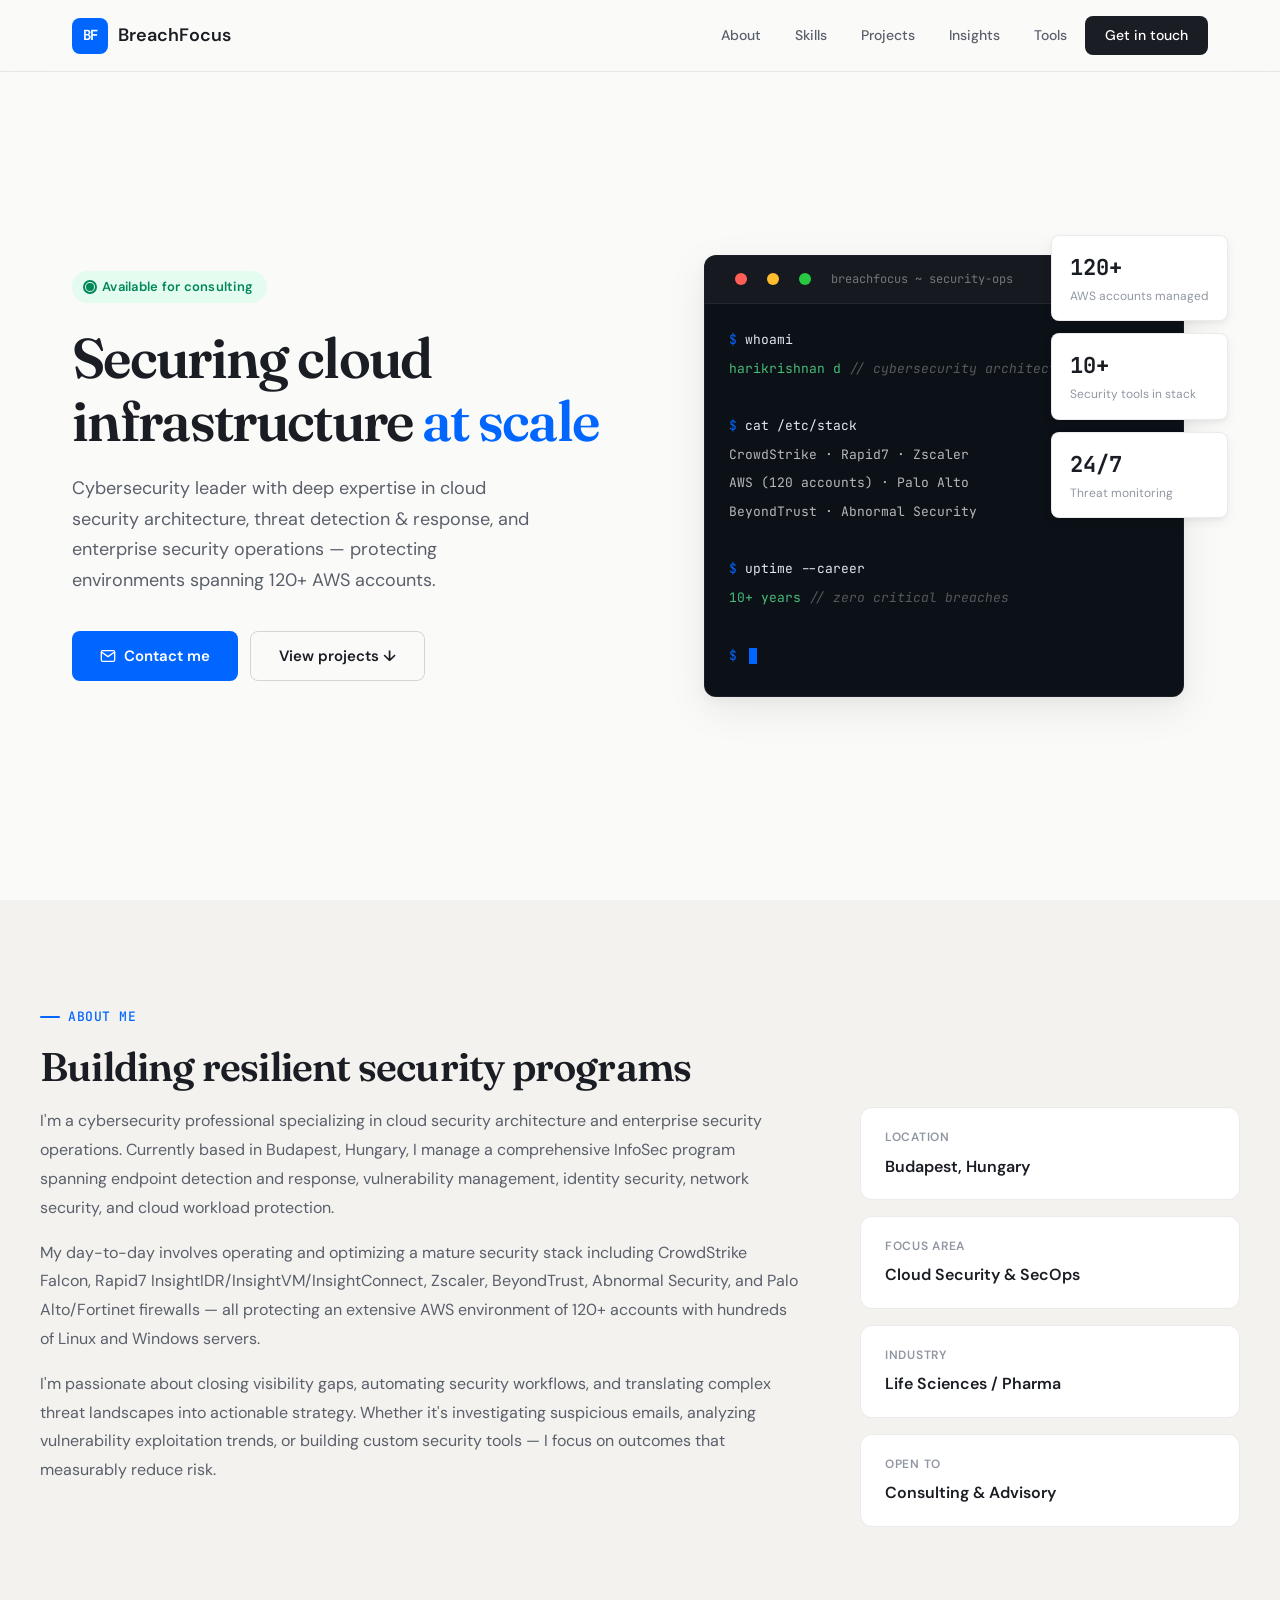
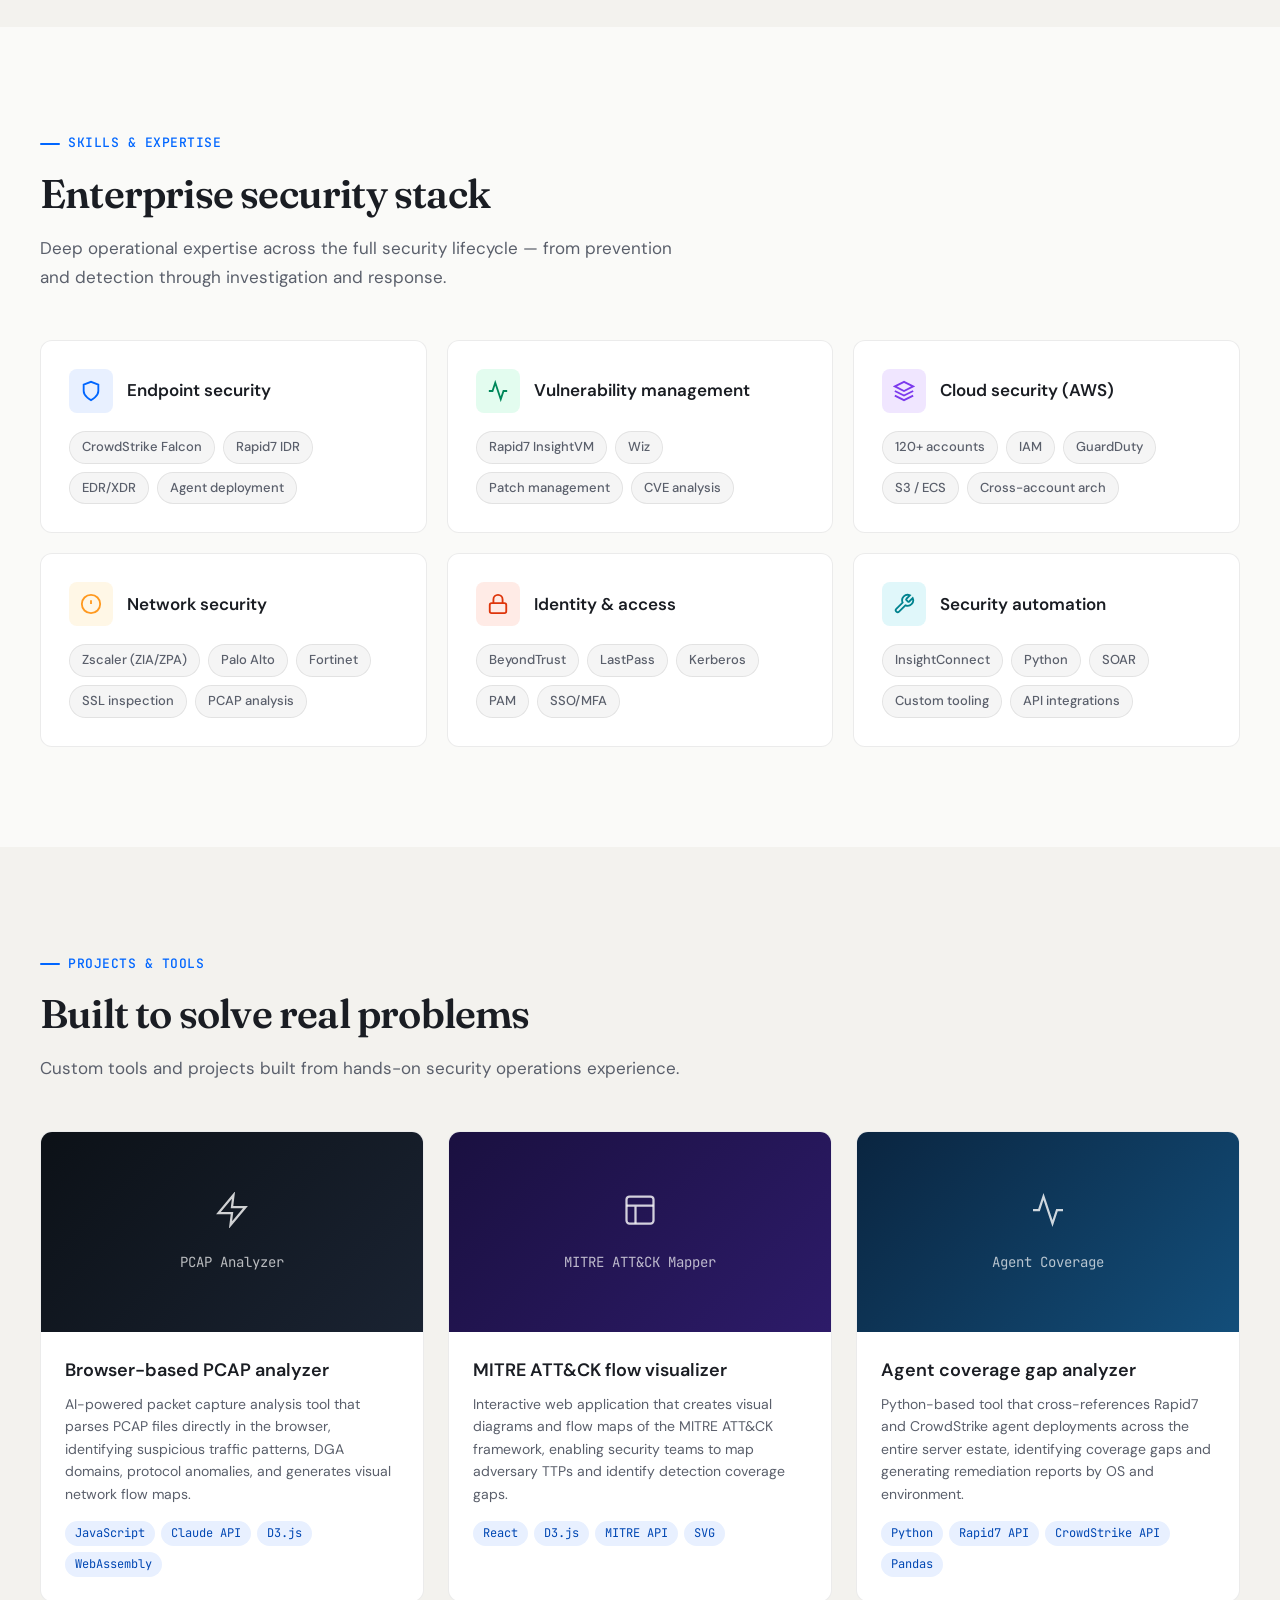
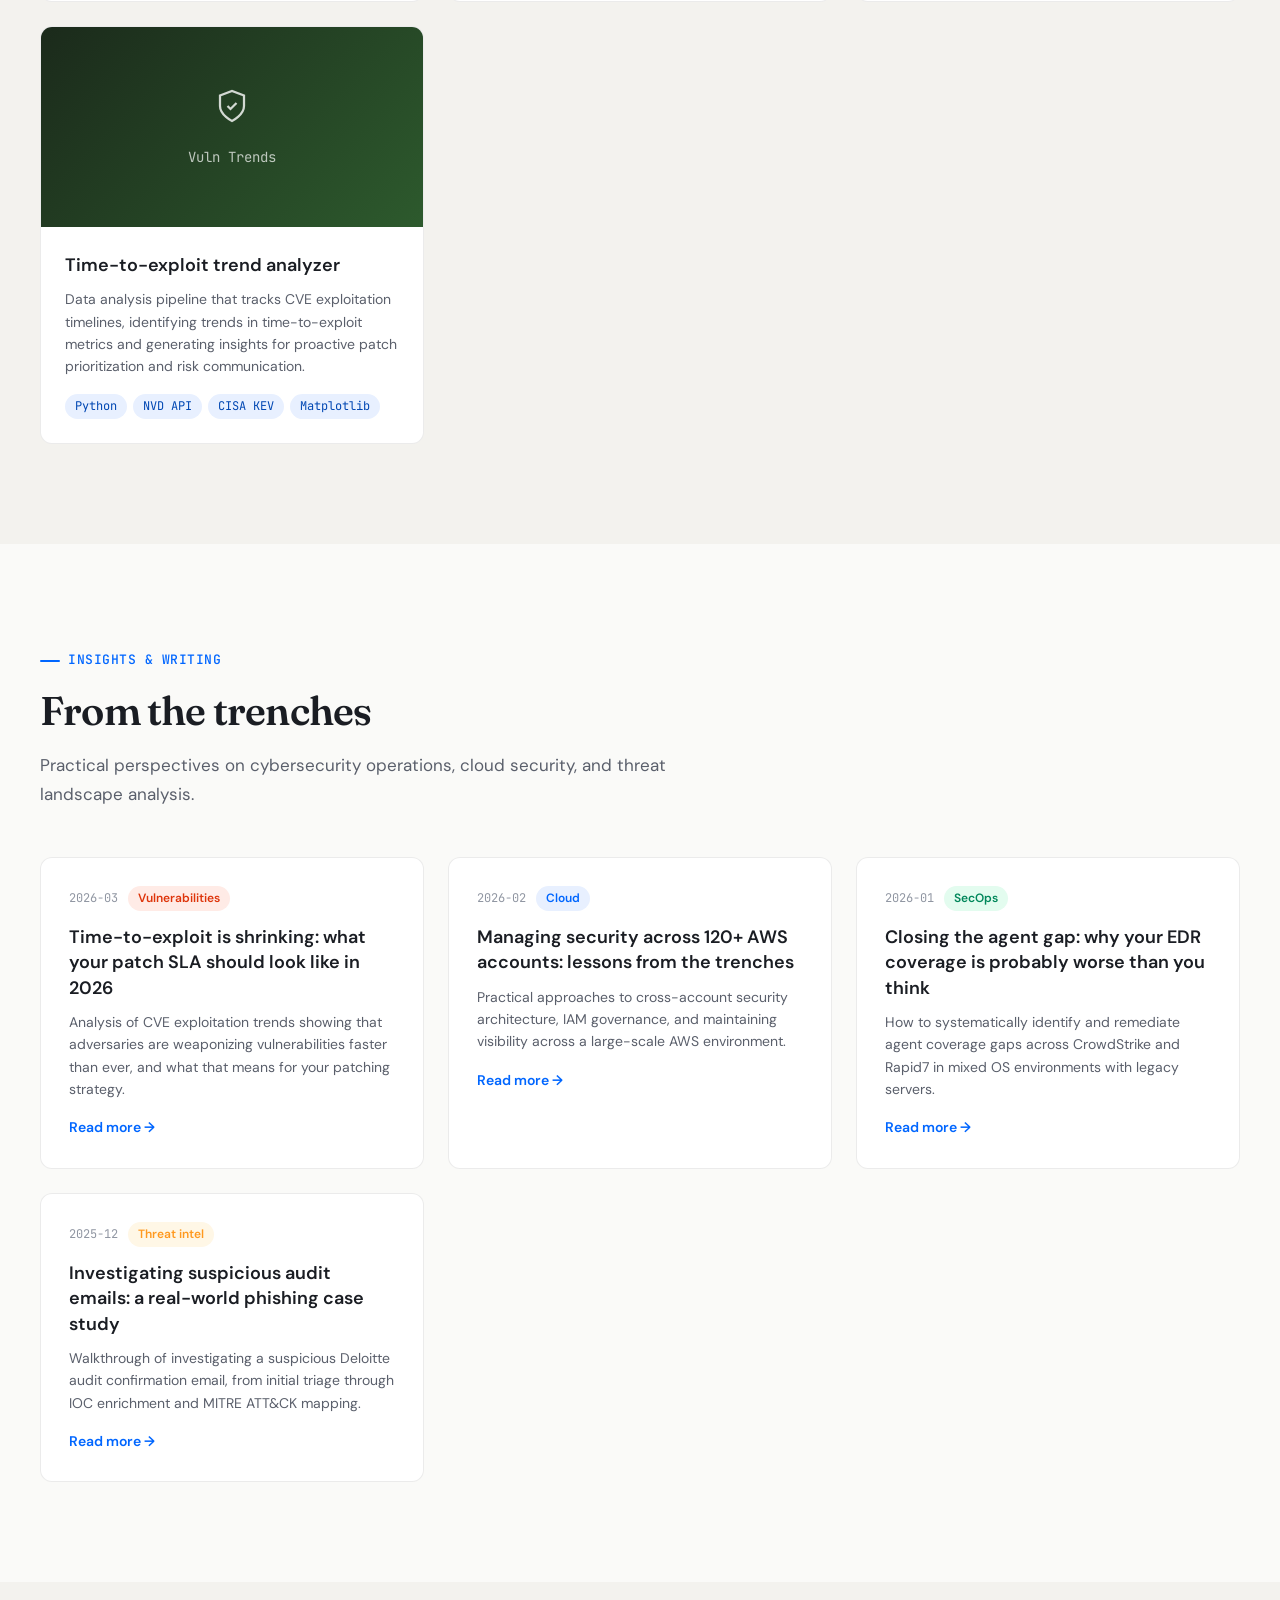
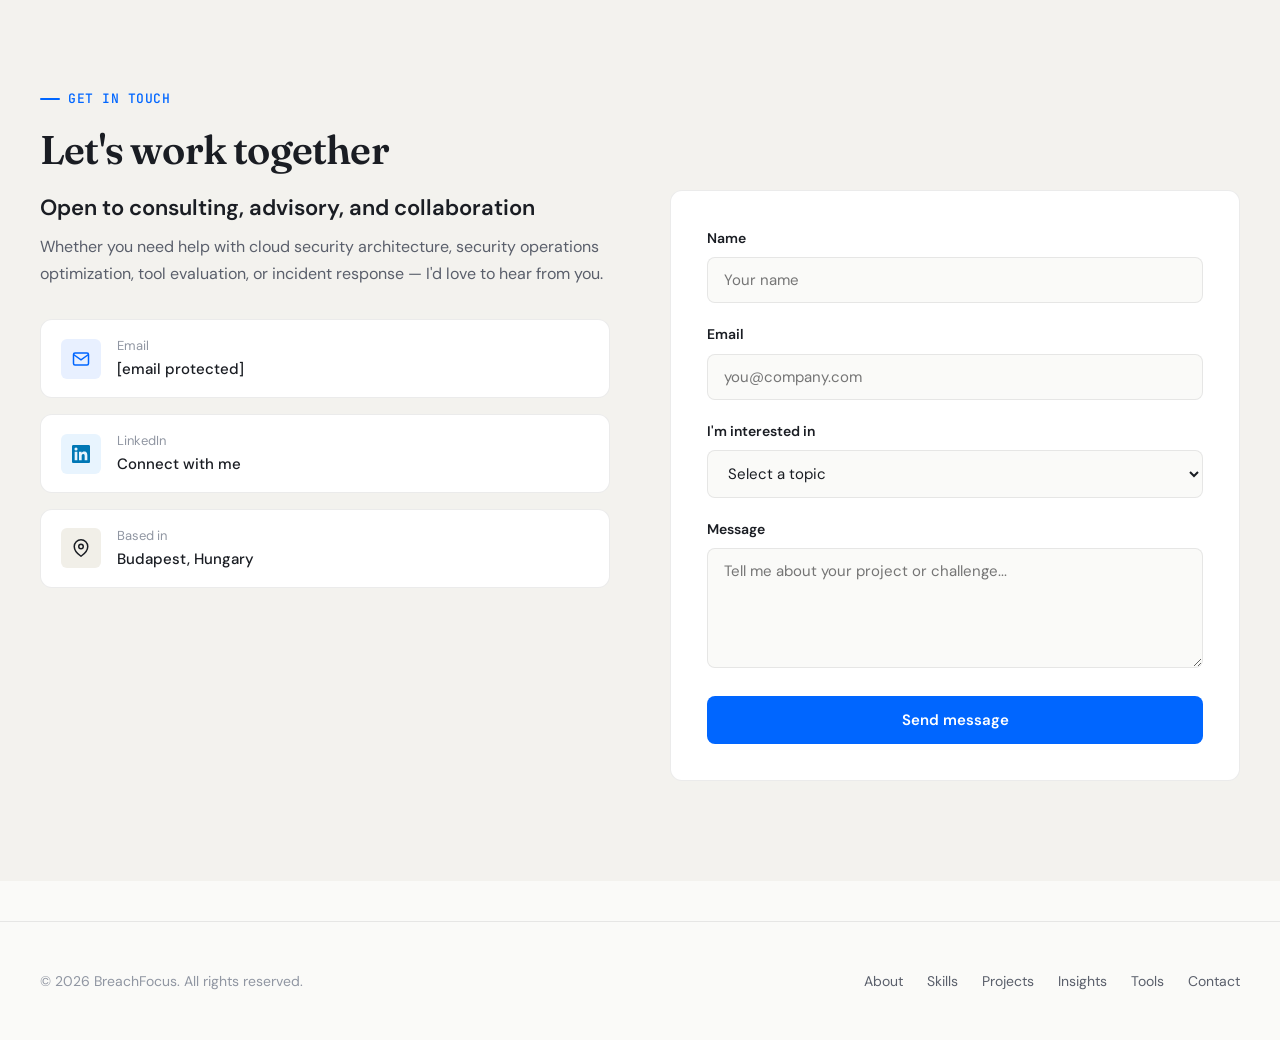
==== commit bcd51de6: "Revert "Add consistent dark/light theme toggle across all pages" This reverts commit 6553fbfcc1ff760" ====
--- a/index.html
+++ b/index.html
@@ -546,56 +546,6 @@
   .float-card { animation: none; }
   * { transition-duration: 0.01ms !important; }
 }
-
-/* ── DARK MODE ── */
-[data-theme="dark"] {
-  --bg: #0C1117;
-  --bg-card: #151C25;
-  --bg-dark: #0C1117;
-  --bg-dark-card: #151C25;
-  --text: #E6EDF3;
-  --text-secondary: #8B949E;
-  --text-muted: #484F58;
-  --border: rgba(255,255,255,0.07);
-  --border-strong: rgba(255,255,255,0.14);
-  --accent-light: #1F3A5F;
-  --accent-dark: #58A6FF;
-  --green-light: #1A3526;
-  --red-light: #3D1A1A;
-  --amber-light: #3D2E0A;
-  --shadow-sm: 0 1px 3px rgba(0,0,0,.3),0 1px 2px rgba(0,0,0,.2);
-  --shadow-md: 0 4px 12px rgba(0,0,0,.4),0 2px 4px rgba(0,0,0,.3);
-  --shadow-lg: 0 12px 40px rgba(0,0,0,.5),0 4px 12px rgba(0,0,0,.4);
-}
-[data-theme="dark"] body { background: var(--bg); color: var(--text); }
-[data-theme="dark"] .nav { background: rgba(12,17,23,0.92); border-bottom-color: var(--border); }
-[data-theme="dark"] .nav-links a:hover { background: rgba(255,255,255,0.06); }
-[data-theme="dark"] .nav-links a.active { background: var(--accent-light); color: var(--accent-dark); }
-[data-theme="dark"] .nav-cta { background: var(--text) !important; }
-[data-theme="dark"] .nav-links.open { background: rgba(12,17,23,0.98); }
-[data-theme="dark"] .tool-row:hover { background: rgba(255,255,255,0.03); }
-[data-theme="dark"] .tool-tag { background: rgba(255,255,255,0.06); border-color: var(--border); }
-[data-theme="dark"] .tool-status.status-soon { background: rgba(255,255,255,0.06); border-color: var(--border); }
-[data-theme="dark"] .section-label { color: var(--accent-dark); }
-[data-theme="dark"] .section-label::before { background: var(--accent-dark); }
-[data-theme="dark"] .footer { border-top-color: var(--border); }
-[data-theme="dark"] .card, [data-theme="dark"] .skill-card, [data-theme="dark"] .project-card, [data-theme="dark"] .blog-card { background: var(--bg-card); border-color: var(--border); }
-[data-theme="dark"] input, [data-theme="dark"] textarea, [data-theme="dark"] select { background: #151C25; border-color: var(--border); color: var(--text); }
-[data-theme="dark"] .panel, [data-theme="dark"] .result-card, [data-theme="dark"] .output-panel { background: #151C25; border-color: var(--border); }
-[data-theme="dark"] .theme-toggle-btn:hover { background: rgba(255,255,255,0.06); color: var(--text); }
-
-.theme-toggle-btn {
-  display: flex; align-items: center; justify-content: center;
-  width: 36px; height: 36px; border-radius: var(--radius-xs);
-  background: none; border: 1px solid var(--border);
-  cursor: pointer; color: var(--text-secondary);
-  transition: all 0.2s; flex-shrink: 0; margin-right: 4px;
-}
-.theme-toggle-btn:hover { background: rgba(0,0,0,0.04); color: var(--text); }
-.theme-toggle-btn .icon-moon { display: none; }
-.theme-toggle-btn .icon-sun { display: block; }
-[data-theme="dark"] .theme-toggle-btn .icon-moon { display: block; }
-[data-theme="dark"] .theme-toggle-btn .icon-sun { display: none; }
 </style>
 </head>
 <body>
@@ -615,10 +565,6 @@
       <a href="tools/index.html">Tools</a>
       <a href="#contact" class="nav-cta">Get in touch</a>
     </div>
-        <button class="theme-toggle-btn" id="themeToggle" aria-label="Toggle theme" title="Toggle dark / light mode">
-      <svg class="icon-sun" width="18" height="18" viewBox="0 0 24 24" fill="none" stroke="currentColor" stroke-width="2"><circle cx="12" cy="12" r="5"/><line x1="12" y1="1" x2="12" y2="3"/><line x1="12" y1="21" x2="12" y2="23"/><line x1="4.22" y1="4.22" x2="5.64" y2="5.64"/><line x1="18.36" y1="18.36" x2="19.78" y2="19.78"/><line x1="1" y1="12" x2="3" y2="12"/><line x1="21" y1="12" x2="23" y2="12"/><line x1="4.22" y1="19.78" x2="5.64" y2="18.36"/><line x1="18.36" y1="5.64" x2="19.78" y2="4.22"/></svg>
-      <svg class="icon-moon" width="18" height="18" viewBox="0 0 24 24" fill="none" stroke="currentColor" stroke-width="2"><path d="M21 12.79A9 9 0 1 1 11.21 3 7 7 0 0 0 21 12.79z"/></svg>
-    </button>
     <button class="mobile-toggle" onclick="document.getElementById('navLinks').classList.toggle('open')" aria-label="Menu">
       <svg width="24" height="24" viewBox="0 0 24 24" fill="none" stroke="currentColor" stroke-width="2"><path d="M3 12h18M3 6h18M3 18h18"/></svg>
     </button>
@@ -1062,12 +1008,6 @@
 </footer>
 
 <script data-cfasync="false" src="/cdn-cgi/scripts/5c5dd728/cloudflare-static/email-decode.min.js"></script><script>
-
-(function(){var s=localStorage.getItem("bf-theme");var p=window.matchMedia&&window.matchMedia("(prefers-color-scheme: dark)").matches;document.documentElement.setAttribute("data-theme",s||(p?"dark":"light"));})();
-function bfToggleTheme(){var c=document.documentElement.getAttribute("data-theme")||"light";var n=c==="dark"?"light":"dark";document.documentElement.setAttribute("data-theme",n);localStorage.setItem("bf-theme",n);}
-document.addEventListener("DOMContentLoaded",function(){var b=document.getElementById("themeToggle");if(b)b.addEventListener("click",bfToggleTheme);});
-
-
 // Scroll-triggered reveals
 const revealEls = document.querySelectorAll('.reveal');
 const observer = new IntersectionObserver((entries) => {
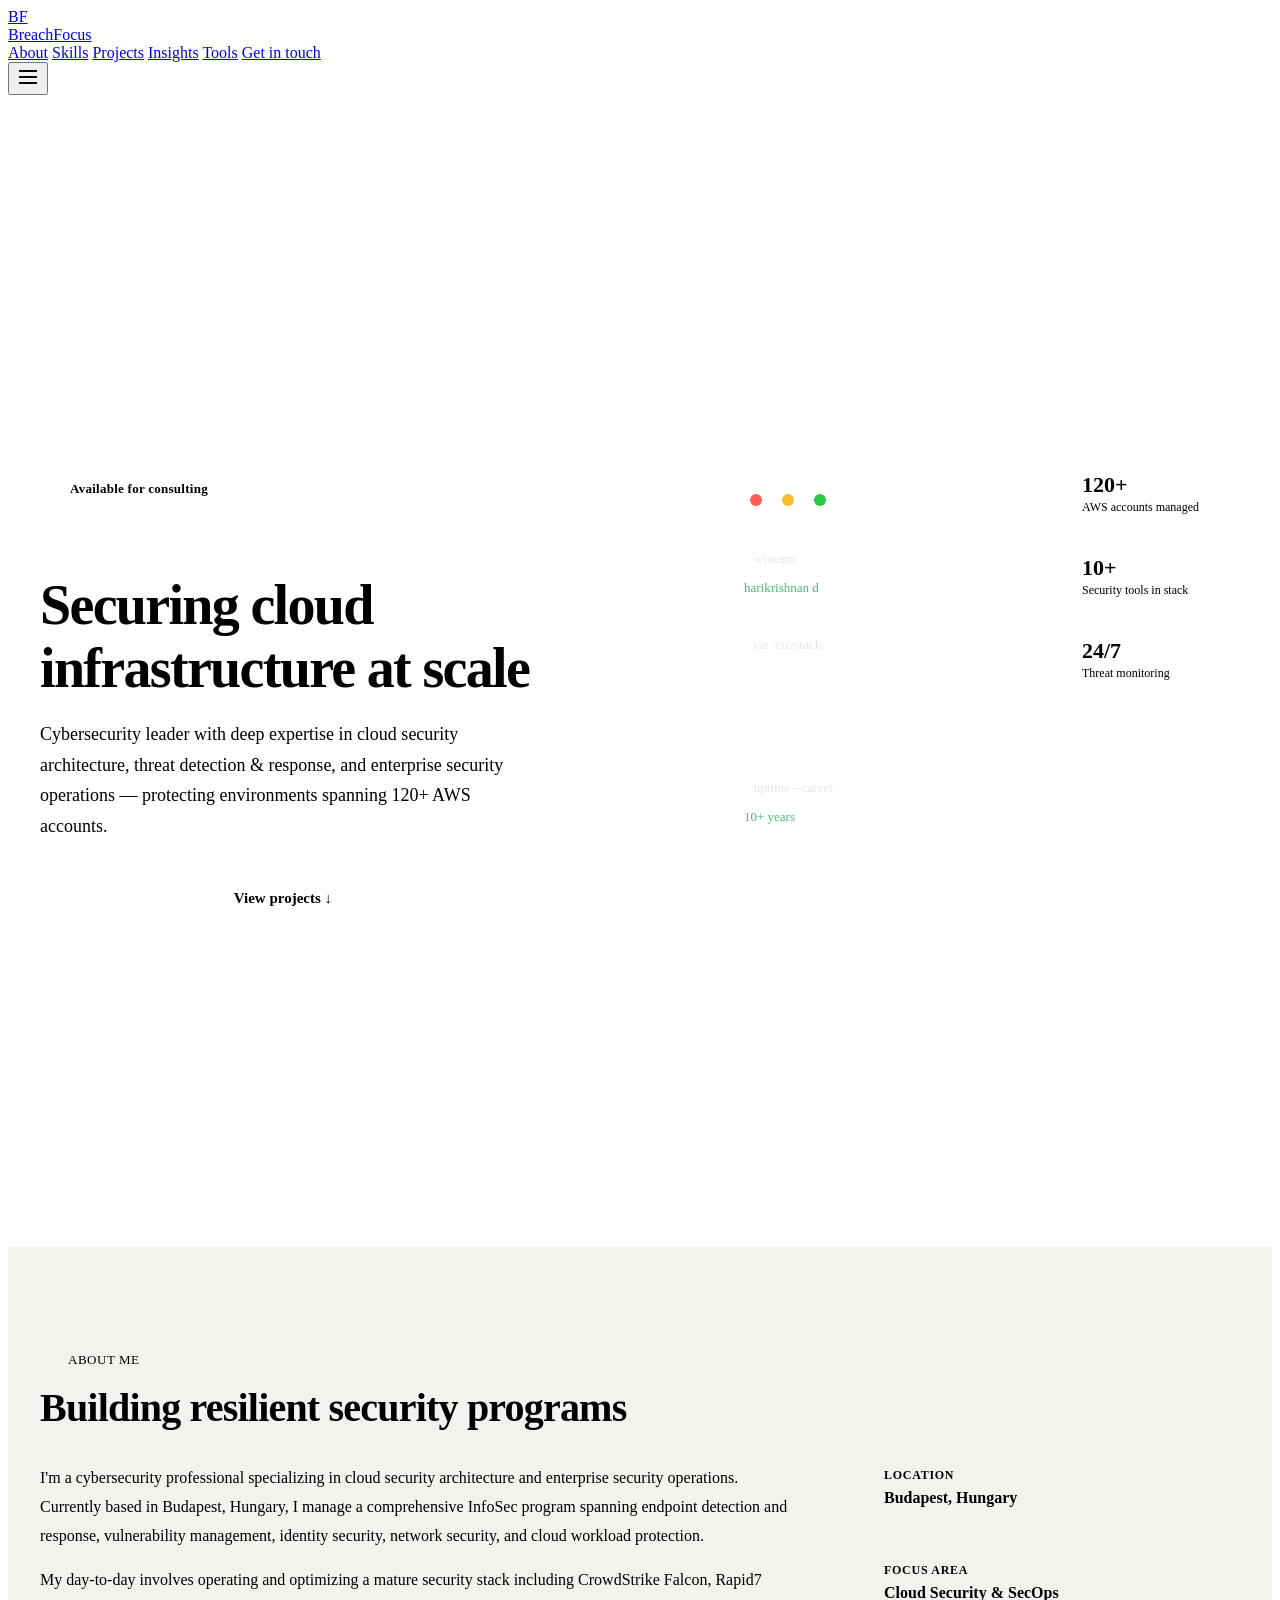
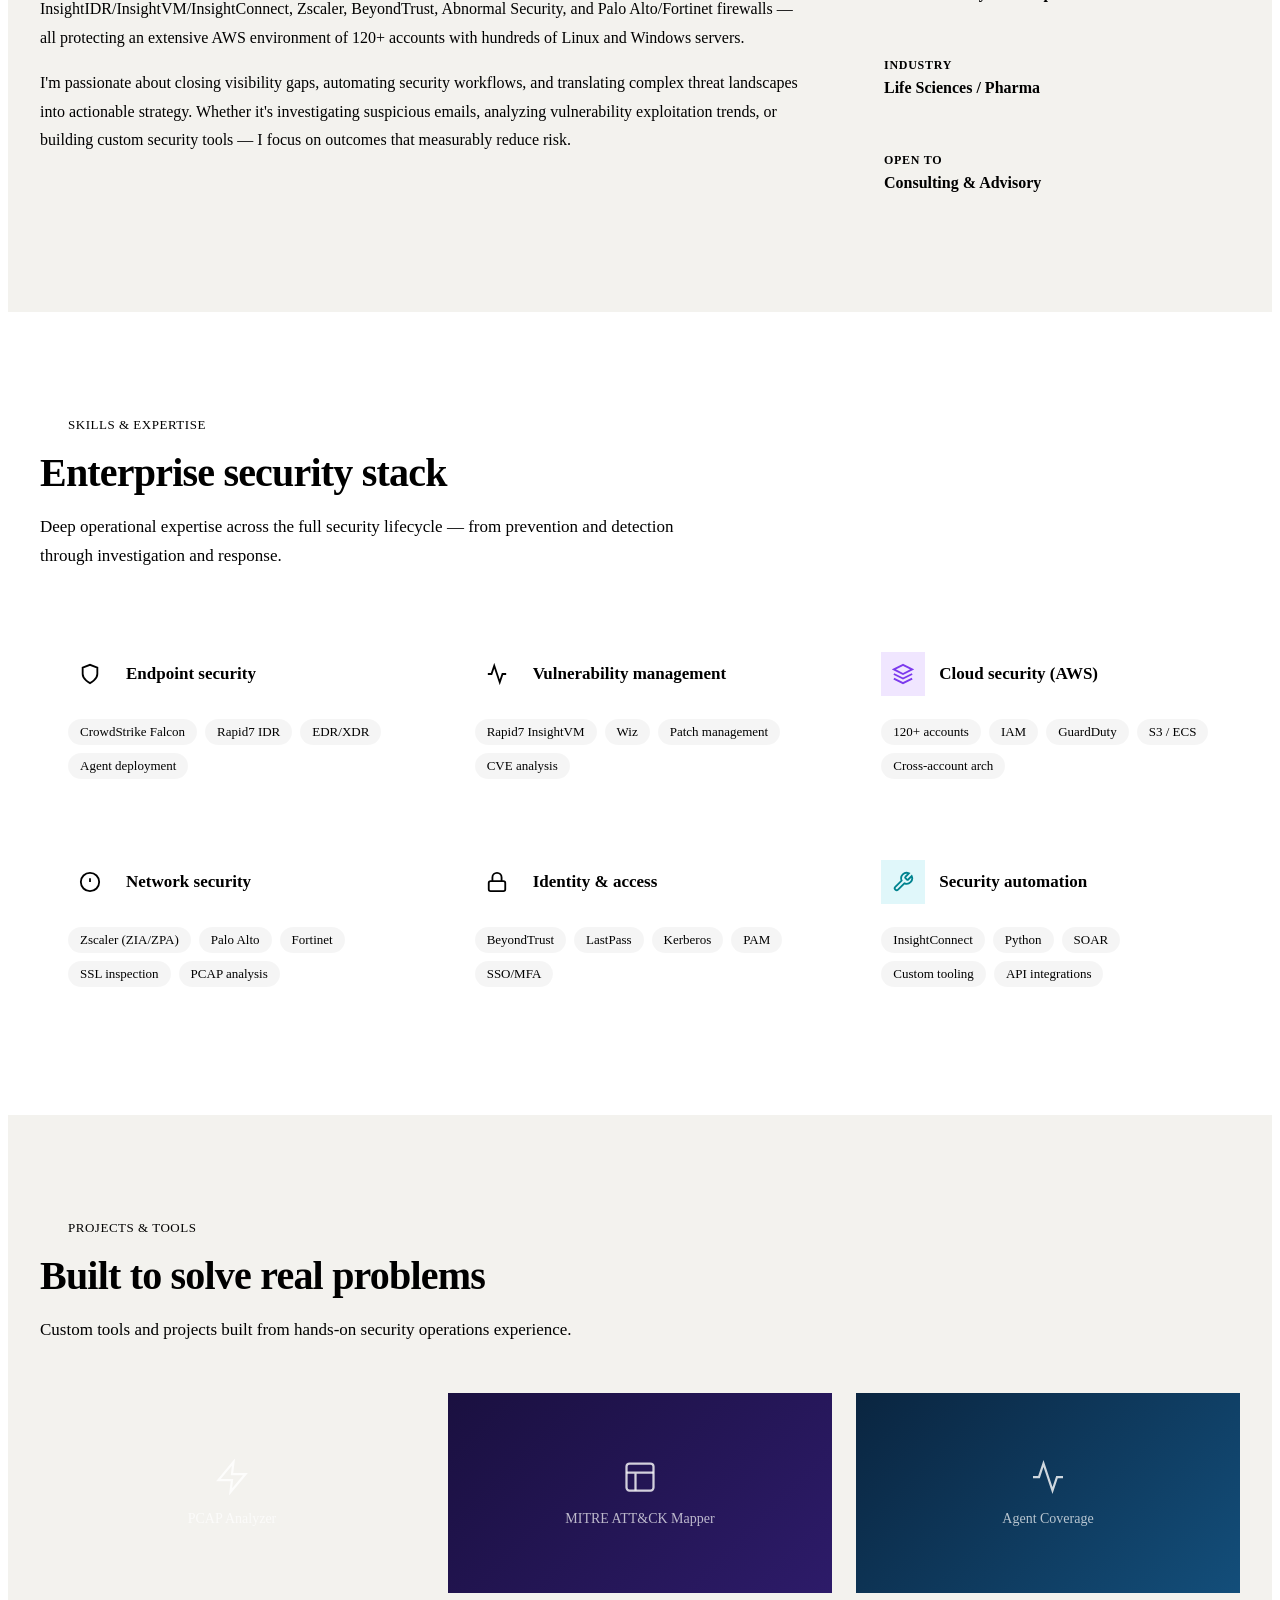
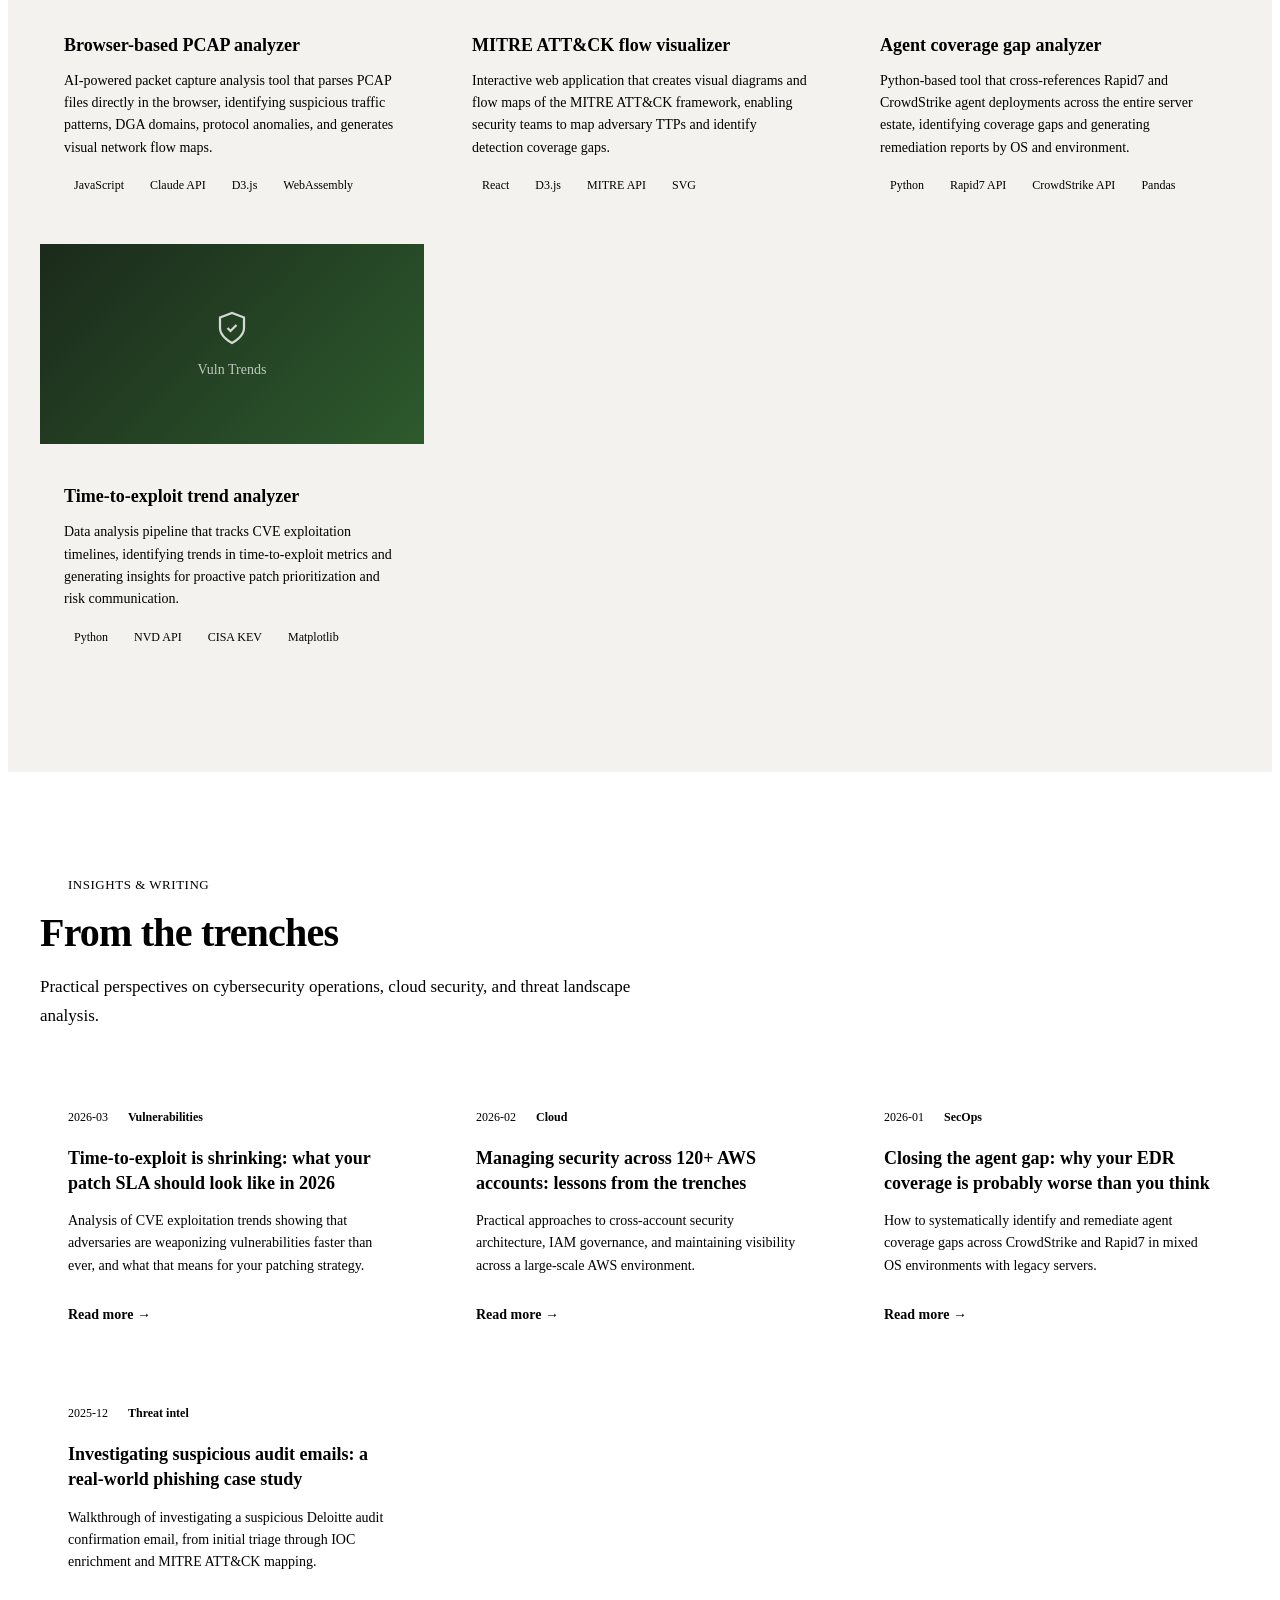
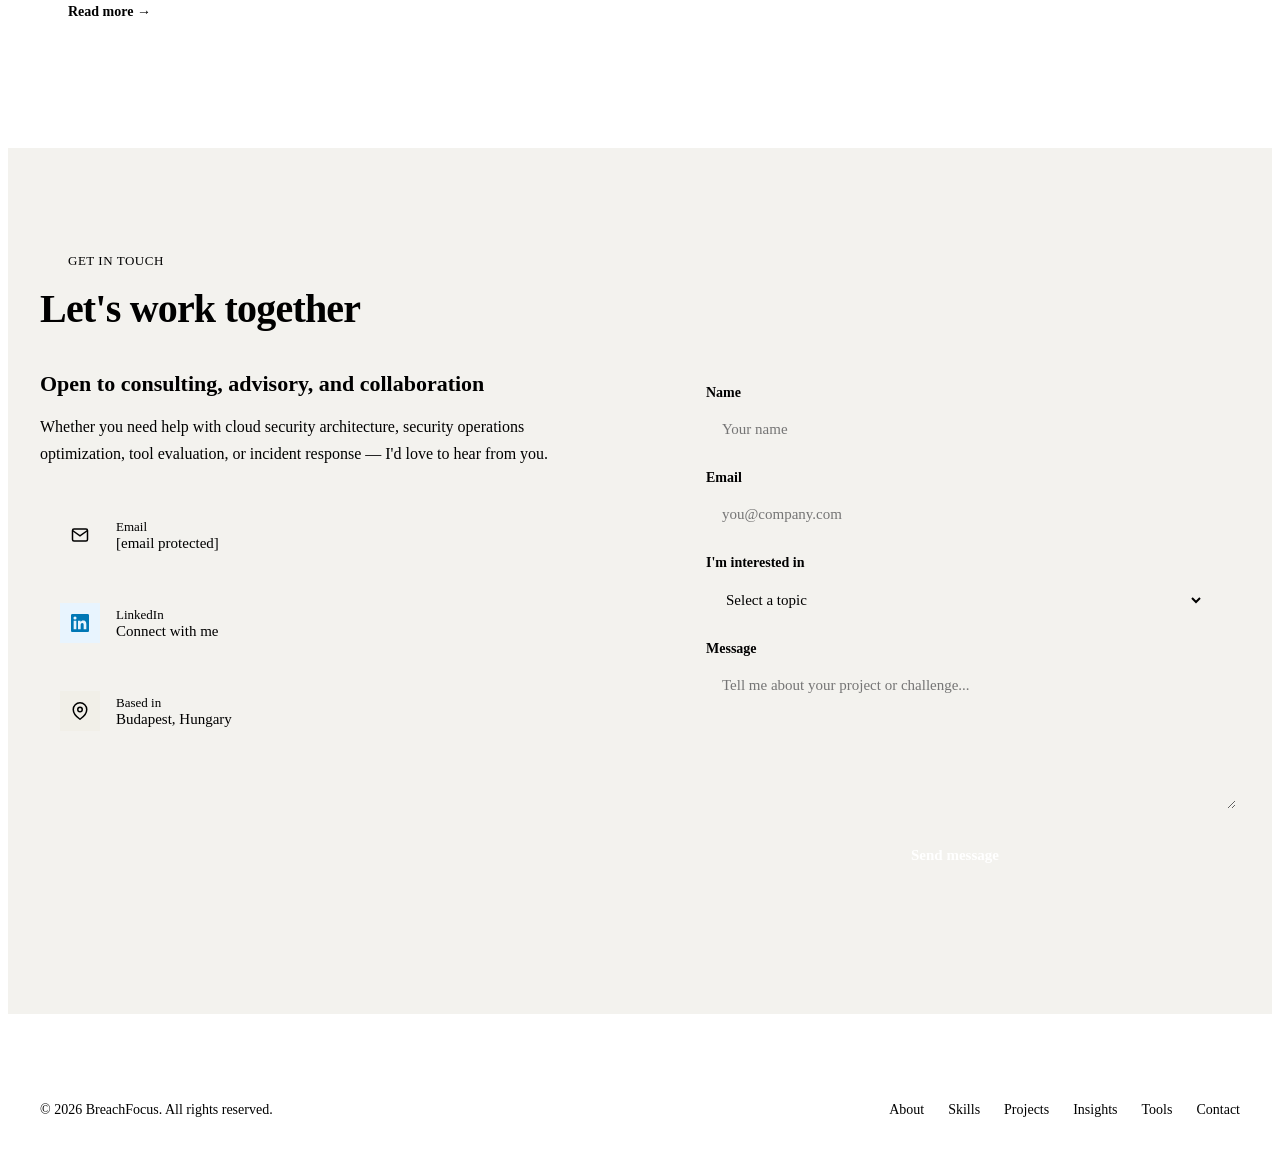
==== commit f204427c: "Add Web3Forms contact form" ====
--- a/index.html
+++ b/index.html
@@ -7,90 +7,10 @@
 <meta name="description" content="Cybersecurity professional specializing in cloud security architecture, threat detection, and enterprise security operations across AWS, Zscaler, CrowdStrike, Wiz and Rapid7.">
 <link rel="preconnect" href="https://fonts.googleapis.com">
 <link rel="preconnect" href="https://fonts.gstatic.com" crossorigin>
-<link href="https://fonts.googleapis.com/css2?family=DM+Sans:ital,opsz,wght@0,9..40,300;0,9..40,400;0,9..40,500;0,9..40,600;0,9..40,700;1,9..40,400&family=JetBrains+Mono:wght@400;500&family=Fraunces:ital,opsz,wght@0,9..144,400;0,9..144,600;1,9..144,400&display=swap" rel="stylesheet">
+<link rel="stylesheet" href="assets/theme.css">
 <style>
-:root {
-  --bg: #FAFAF8;
-  --bg-card: #FFFFFF;
-  --bg-dark: #0C1117;
-  --bg-dark-card: #151C25;
-  --text: #1A1D23;
-  --text-secondary: #5A5F6B;
-  --text-muted: #9096A2;
-  --accent: #0066FF;
-  --accent-light: #E8F0FF;
-  --accent-dark: #0047B3;
-  --green: #00875A;
-  --green-light: #E3FCEF;
-  --red: #DE350B;
-  --red-light: #FFEBE6;
-  --amber: #FF991F;
-  --amber-light: #FFF7E6;
-  --border: rgba(0,0,0,0.08);
-  --border-strong: rgba(0,0,0,0.15);
-  --radius: 12px;
-  --radius-sm: 8px;
-  --radius-xs: 6px;
-  --shadow-sm: 0 1px 3px rgba(0,0,0,0.04), 0 1px 2px rgba(0,0,0,0.06);
-  --shadow-md: 0 4px 12px rgba(0,0,0,0.06), 0 2px 4px rgba(0,0,0,0.04);
-  --shadow-lg: 0 12px 40px rgba(0,0,0,0.08), 0 4px 12px rgba(0,0,0,0.04);
-  --font: 'DM Sans', -apple-system, BlinkMacSystemFont, sans-serif;
-  --font-display: 'Fraunces', Georgia, serif;
-  --font-mono: 'JetBrains Mono', 'SF Mono', monospace;
-  --max-w: 1200px;
-  --header-h: 72px;
-}
-
-* { margin: 0; padding: 0; box-sizing: border-box; }
-html { scroll-behavior: smooth; scroll-padding-top: 80px; overflow-x: hidden; }
-body {
-  font-family: var(--font);
-  background: var(--bg);
-  color: var(--text);
-  line-height: 1.6;
-  -webkit-font-smoothing: antialiased;
-}
-
-/* ---- NAV ---- */
-.nav {
-  position: fixed; top: 0; left: 0; right: 0; z-index: 100;
-  height: var(--header-h);
-  background: rgba(250,250,248,0.85);
-  backdrop-filter: blur(20px) saturate(1.4);
-  border-bottom: 1px solid var(--border);
-  transition: box-shadow 0.3s;
-}
-.nav.scrolled { box-shadow: 0 1px 8px rgba(0,0,0,0.06); }
-.nav-inner {
-  max-width: var(--max-w); margin: 0 auto; height: 100%;
-  display: flex; align-items: center; justify-content: space-between;
-  padding: 0 2rem;
-}
-.nav-logo {
-  display: flex; align-items: center; gap: 10px;
-  font-weight: 600; font-size: 18px; color: var(--text);
-  text-decoration: none;
-}
-.nav-logo .logo-icon {
-  width: 36px; height: 36px; background: var(--accent);
-  border-radius: var(--radius-sm); display: flex;
-  align-items: center; justify-content: center;
-  color: white; font-family: var(--font-mono); font-weight: 700;
-  font-size: 14px; letter-spacing: -0.5px;
-}
-.nav-links { display: flex; gap: 2px; align-items: center; }
-.nav-links a {
-  padding: 8px 16px; border-radius: var(--radius-xs);
-  font-size: 14px; font-weight: 500; color: var(--text-secondary);
-  text-decoration: none; transition: all 0.2s;
-}
-.nav-links a:hover { background: rgba(0,0,0,0.04); color: var(--text); }
-.nav-cta {
-  padding: 8px 20px !important; background: var(--text) !important;
-  color: white !important; border-radius: var(--radius-sm) !important;
-}
-.nav-cta:hover { opacity: 0.88 !important; background: var(--text) !important; }
-.mobile-toggle { display: none; background: none; border: none; cursor: pointer; padding: 10px; min-width: 44px; min-height: 44px; touch-action: manipulation; -webkit-tap-highlight-color: transparent; }
+:root { --header-h: 72px; }
+html { scroll-padding-top: 80px; }
 
 /* ---- HERO ---- */
 .hero {
@@ -446,17 +366,6 @@
   .float-card { min-width: 140px; flex: 1 1 140px; max-width: 180px; }
   .about-grid { grid-template-columns: 1fr; }
   .contact-grid { grid-template-columns: 1fr; }
-  .nav-links { display: none; }
-  .mobile-toggle { display: block; }
-  .nav-links.open {
-    display: flex; flex-direction: column; position: absolute;
-    top: var(--header-h); left: 0; right: 0;
-    background: rgba(250,250,248,0.98); backdrop-filter: blur(20px);
-    padding: 16px; border-bottom: 1px solid var(--border);
-    box-shadow: 0 8px 24px rgba(0,0,0,0.08);
-  }
-  .nav-links.open a { padding: 12px 16px; font-size: 15px; }
-  .nav-links.open .nav-cta { margin-top: 8px; text-align: center; }
   .skills-grid { grid-template-columns: repeat(auto-fill, minmax(280px, 1fr)); }
   .projects-grid { grid-template-columns: repeat(auto-fill, minmax(300px, 1fr)); }
   .blog-grid { grid-template-columns: repeat(auto-fill, minmax(280px, 1fr)); }
@@ -498,7 +407,6 @@
   .contact-ch { padding: 14px 16px; gap: 12px; }
   .footer { padding: 32px 1.25rem; }
   .footer-links { gap: 12px; }
-  .nav-inner { padding: 0 1.25rem; }
 }
 
 /* Small phones: ≤ 479px */
@@ -530,9 +438,6 @@
   .contact-form { padding: 18px; }
   .form-group input, .form-group textarea, .form-group select { font-size: 16px; /* prevent iOS zoom */ }
   .contact-info h3 { font-size: 18px; }
-  .nav-inner { padding: 0 1rem; }
-  .nav-logo { font-size: 16px; }
-  .logo-icon { width: 32px; height: 32px; font-size: 13px; }
   .footer { padding: 28px 1rem; }
   .footer-links { gap: 10px; }
   .footer-links a, .footer-copy { font-size: 13px; }
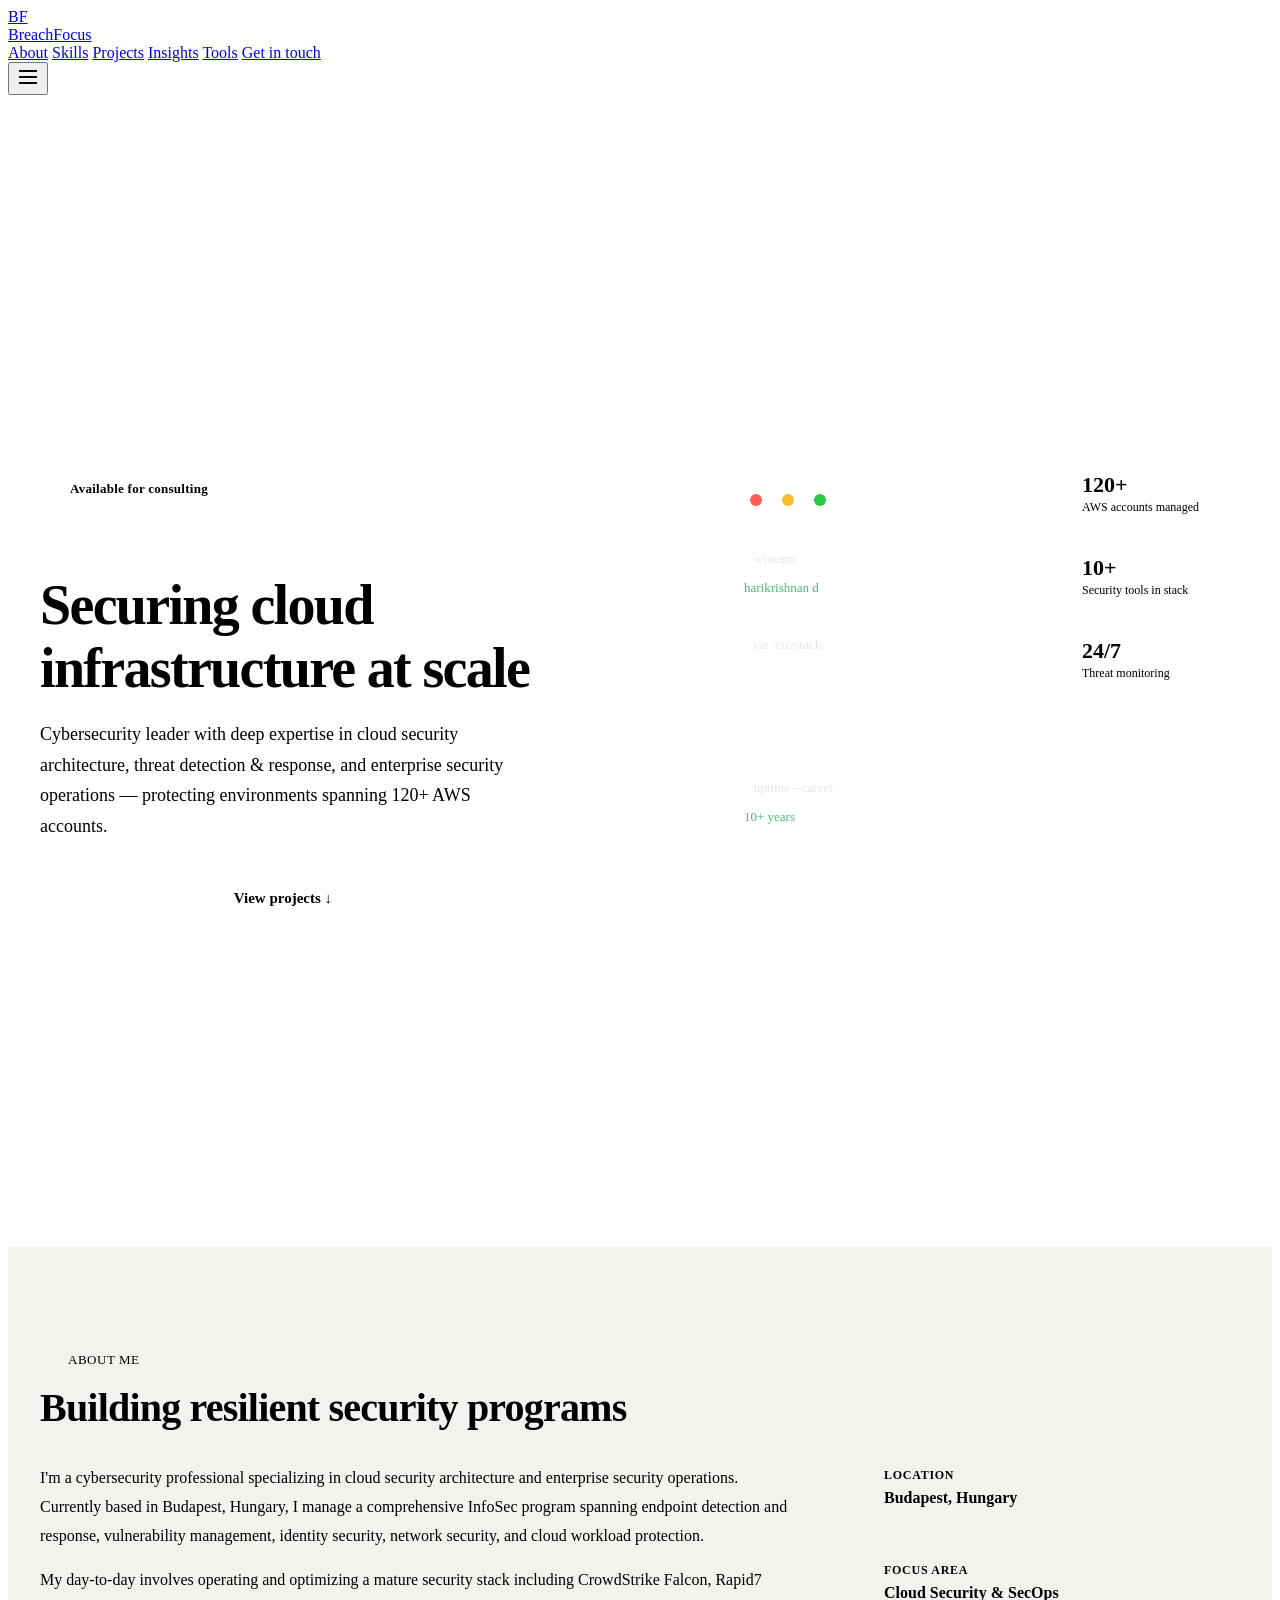
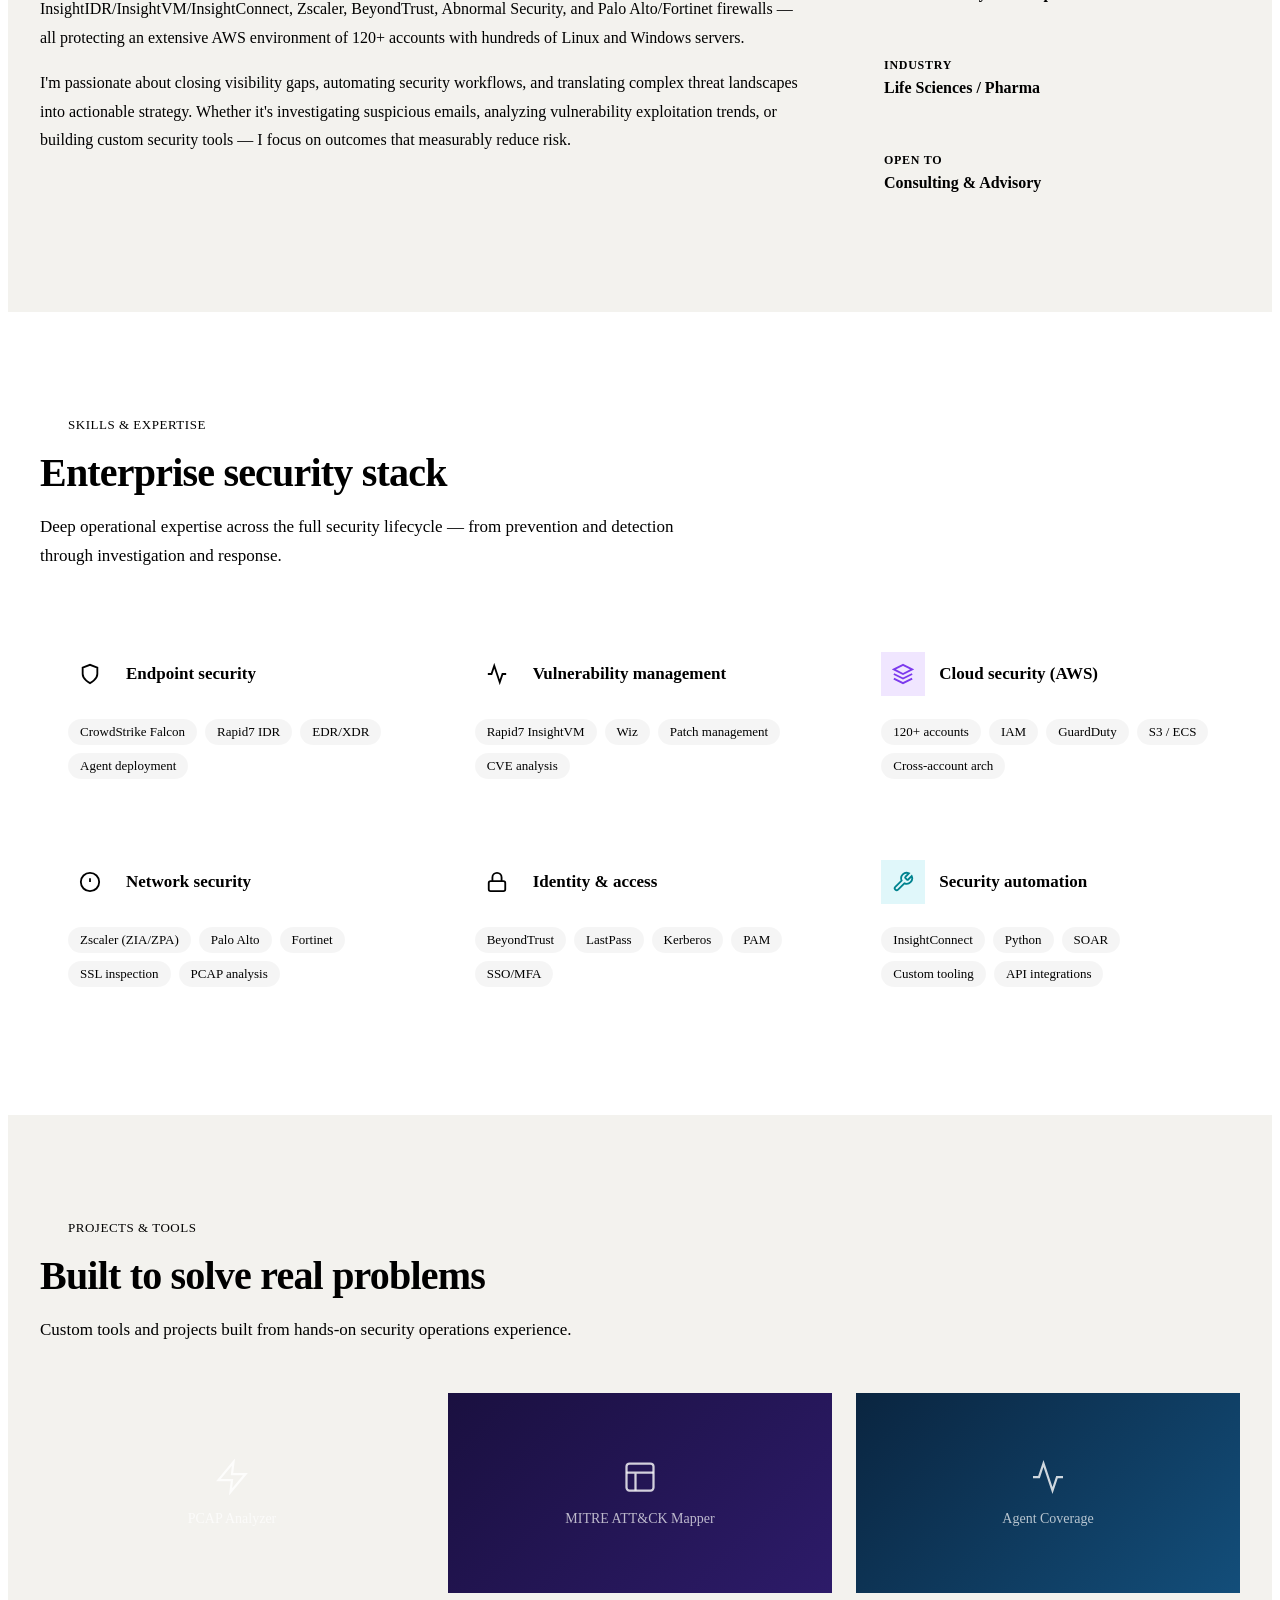
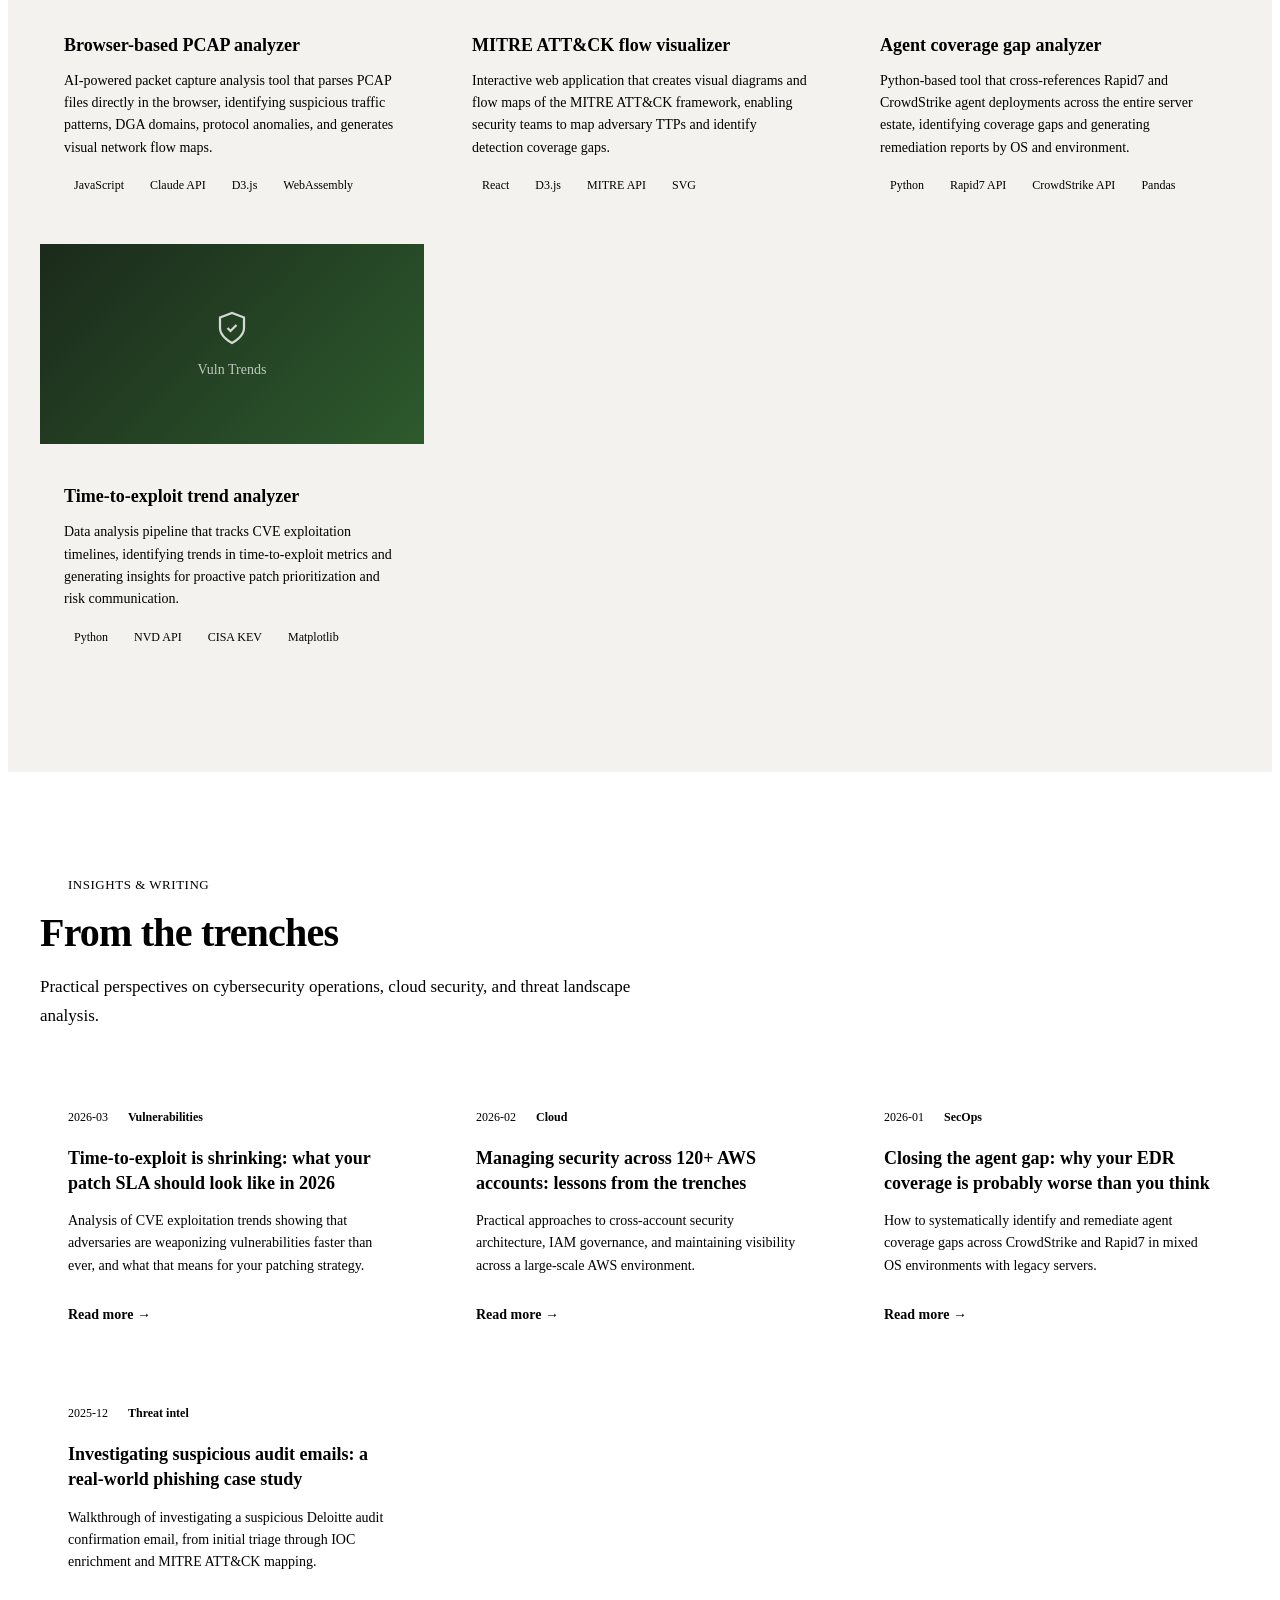
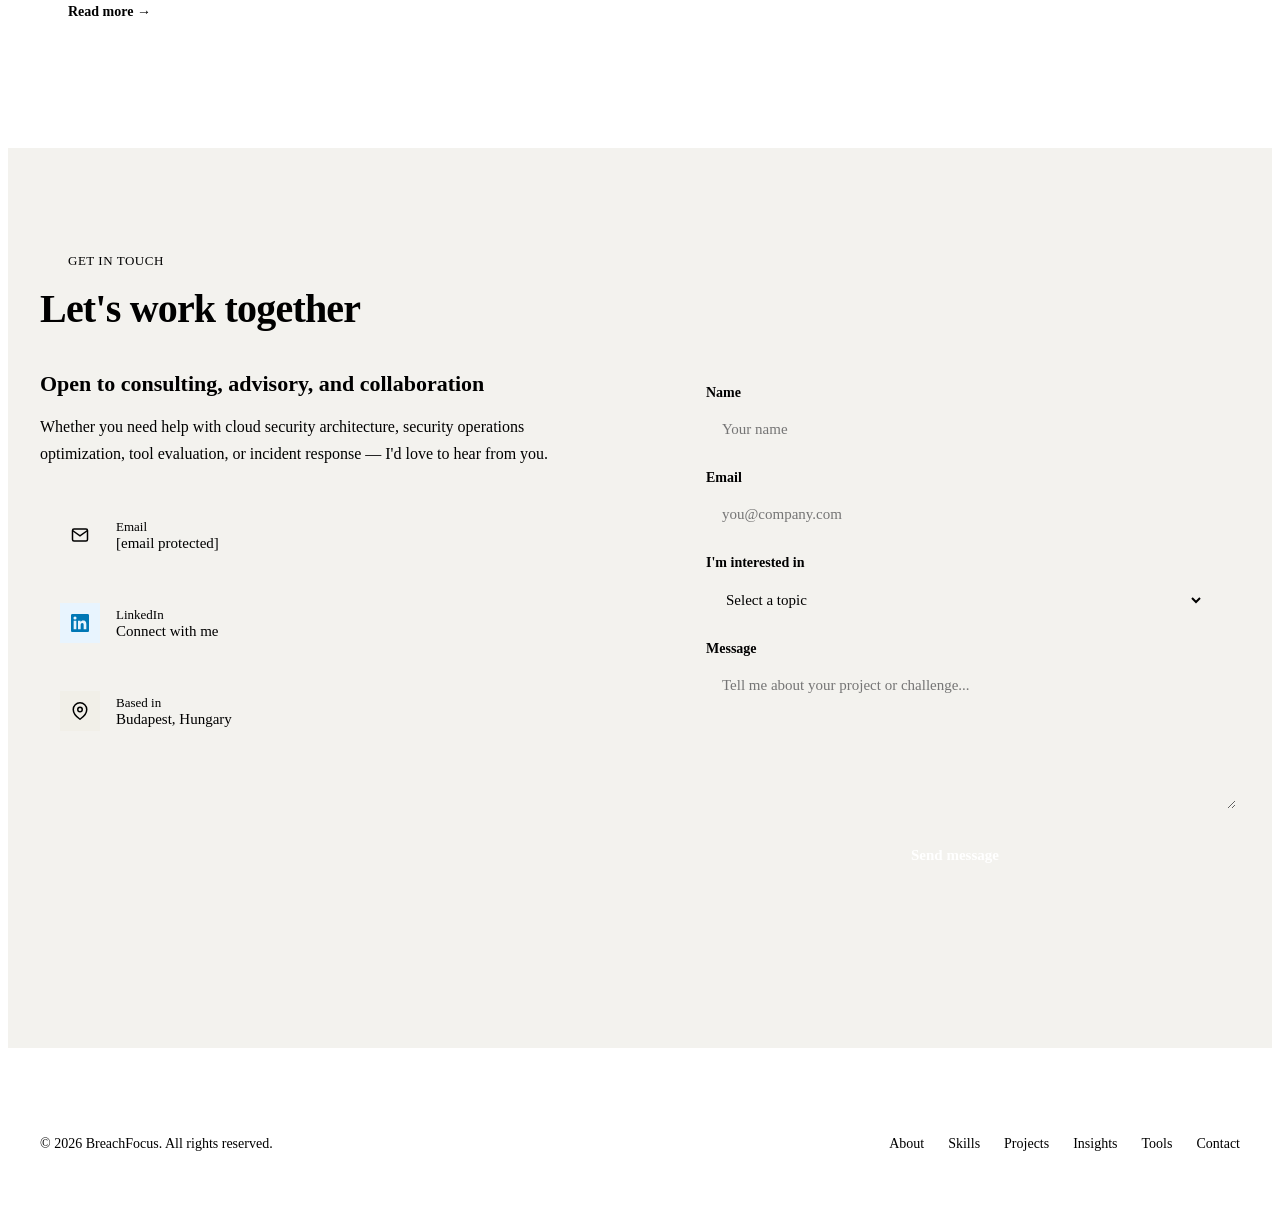
==== commit fe07c023: "Add Web3Forms contact form" ====
--- a/index.html
+++ b/index.html
@@ -868,30 +868,33 @@
       </div>
 
       <div class="contact-form">
+        <input type="hidden" id="w3f_key" value="00f858f3-bfd4-40a6-a736-496de019b1f9">
+        <input type="checkbox" name="botcheck" id="botcheck" style="display:none" tabindex="-1" autocomplete="off">
         <div class="form-group">
           <label for="name">Name</label>
-          <input type="text" id="name" placeholder="Your name">
+          <input type="text" id="name" name="name" placeholder="Your name" required>
         </div>
         <div class="form-group">
           <label for="email">Email</label>
-          <input type="email" id="email" placeholder="you@company.com">
+          <input type="email" id="email" name="email" placeholder="you@company.com" required>
         </div>
         <div class="form-group">
           <label for="type">I'm interested in</label>
-          <select id="type">
+          <select id="type" name="topic">
             <option value="">Select a topic</option>
-            <option value="consulting">Security consulting</option>
-            <option value="architecture">Cloud architecture review</option>
-            <option value="assessment">Security assessment</option>
-            <option value="speaking">Speaking / Advisory</option>
-            <option value="other">Other</option>
+            <option value="Security consulting">Security consulting</option>
+            <option value="Cloud architecture review">Cloud architecture review</option>
+            <option value="Security assessment">Security assessment</option>
+            <option value="Speaking / Advisory">Speaking / Advisory</option>
+            <option value="Other">Other</option>
           </select>
         </div>
         <div class="form-group">
           <label for="message">Message</label>
-          <textarea id="message" placeholder="Tell me about your project or challenge..."></textarea>
-        </div>
-        <button class="form-submit" type="button">Send message</button>
+          <textarea id="message" name="message" placeholder="Tell me about your project or challenge..." required></textarea>
+        </div>
+        <button class="form-submit" id="contactSubmit" type="button">Send message</button>
+        <div id="formStatus" style="margin-top:14px;font-size:13px;min-height:20px;font-weight:500"></div>
       </div>
     </div>
   </div>
@@ -951,26 +954,49 @@
   }
 });
 
-// Simple form handler (static placeholder)
-document.querySelector('.form-submit').addEventListener('click', function() {
-  const name = document.getElementById('name').value;
-  const email = document.getElementById('email').value;
-  const msg = document.getElementById('message').value;
-  if (!name || !email || !msg) {
-    this.textContent = 'Please fill all fields';
-    this.style.background = '#DE350B';
-    setTimeout(() => {
-      this.textContent = 'Send message';
-      this.style.background = '';
-    }, 2000);
-    return;
+// Contact form — Web3Forms
+document.getElementById('contactSubmit').addEventListener('click', async function() {
+  var btn = this, st = document.getElementById('formStatus');
+  var nm = document.getElementById('name').value.trim();
+  var em = document.getElementById('email').value.trim();
+  var ms = document.getElementById('message').value.trim();
+  var tp = document.getElementById('type').value;
+  var key = document.getElementById('w3f_key').value;
+  if (document.getElementById('botcheck').checked) return;
+  st.style.display = 'none';
+  if (!nm || !em || !ms) {
+    st.style.display = 'block'; st.style.color = '#DE350B';
+    st.textContent = 'Please fill in your name, email and message.'; return;
   }
-  this.textContent = 'Message sent ✓';
-  this.style.background = '#00875A';
-  setTimeout(() => {
-    this.textContent = 'Send message';
-    this.style.background = '';
-  }, 3000);
+  if (!/^[^\s@]+@[^\s@]+\.[^\s@]+$/.test(em)) {
+    st.style.display = 'block'; st.style.color = '#DE350B';
+    st.textContent = 'Please enter a valid email address.'; return;
+  }
+  var subj = tp ? 'BreachFocus enquiry: ' + tp : 'New enquiry via BreachFocus';
+  btn.disabled = true; btn.textContent = 'Sending…'; btn.style.opacity = '0.7';
+  try {
+    var res = await fetch('https://api.web3forms.com/submit', {
+      method: 'POST',
+      headers: { 'Content-Type': 'application/json', 'Accept': 'application/json' },
+      body: JSON.stringify({ access_key: key, subject: subj, from_name: 'BreachFocus Contact Form', name: nm, email: em, message: ms, topic: tp || 'Not specified' })
+    });
+    var data = await res.json();
+    if (data.success) {
+      btn.textContent = 'Message sent ✓'; btn.style.background = '#00875A'; btn.style.opacity = '1';
+      st.style.display = 'block'; st.style.color = '#00875A';
+      st.textContent = 'Thanks ' + nm + '! I’ll get back to you within 1–2 business days.';
+      document.getElementById('name').value = '';
+      document.getElementById('email').value = '';
+      document.getElementById('message').value = '';
+      document.getElementById('type').value = '';
+      setTimeout(function() { btn.textContent = 'Send message'; btn.style.background = ''; btn.disabled = false; }, 4000);
+    } else { throw new Error(data.message || 'Submission failed'); }
+  } catch(err) {
+    btn.disabled = false; btn.textContent = 'Send message'; btn.style.opacity = '1';
+    st.style.display = 'block'; st.style.color = '#DE350B';
+    st.textContent = 'Something went wrong. Email hari@breachfocus.com directly.';
+    console.error('Web3Forms:', err);
+  }
 });</script>
 </body>
 </html>
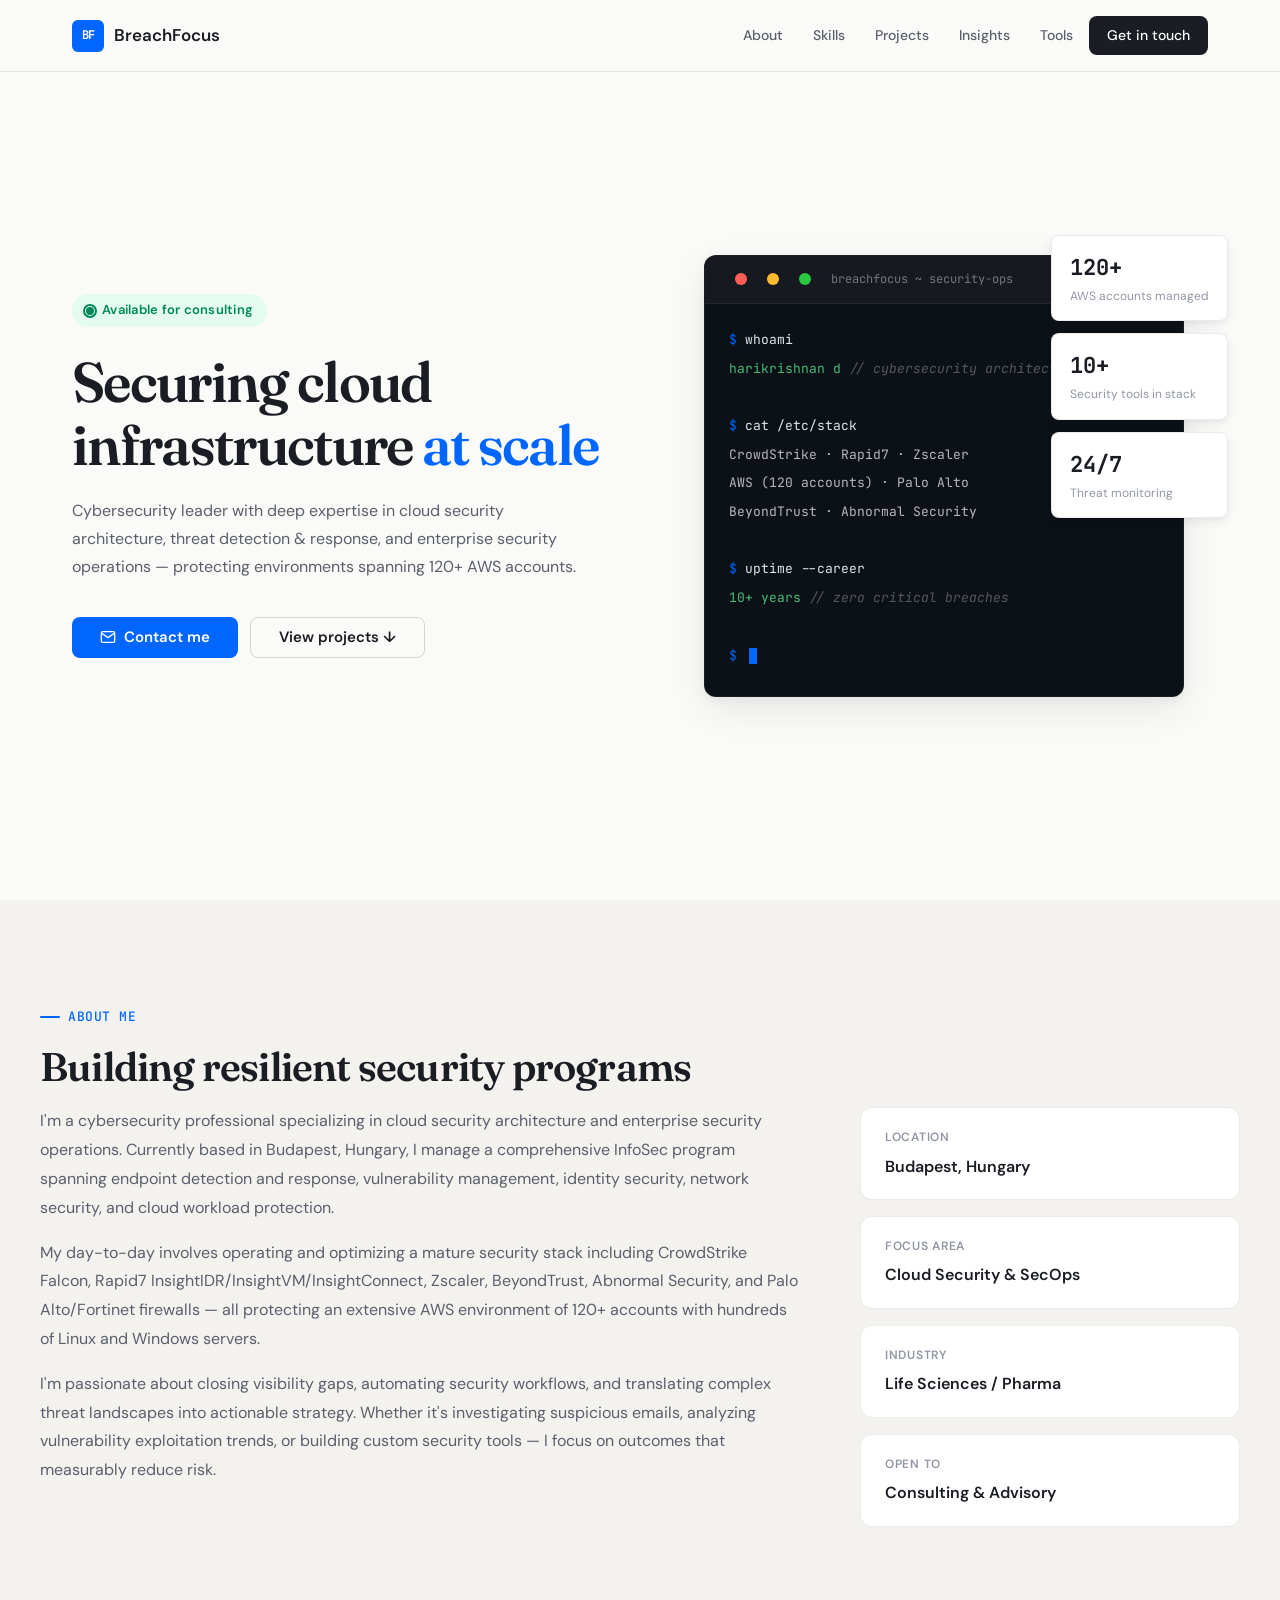
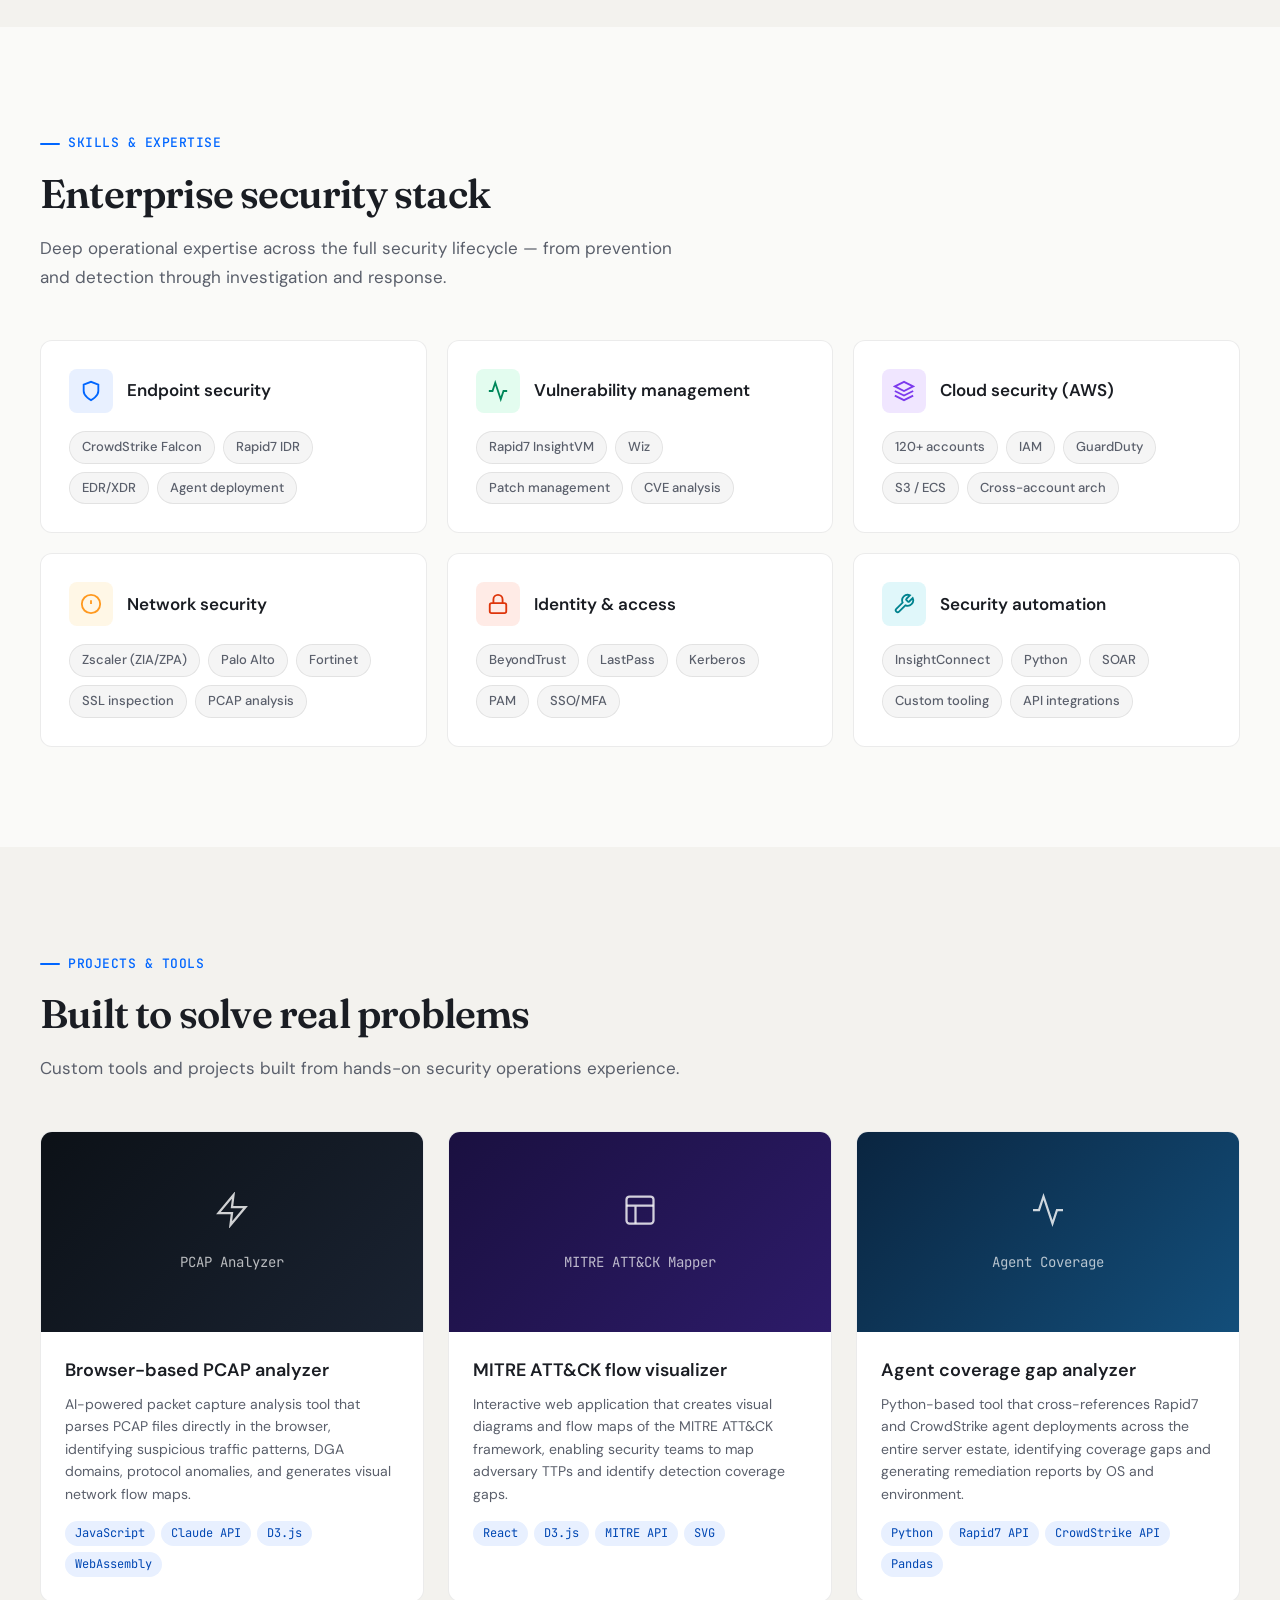
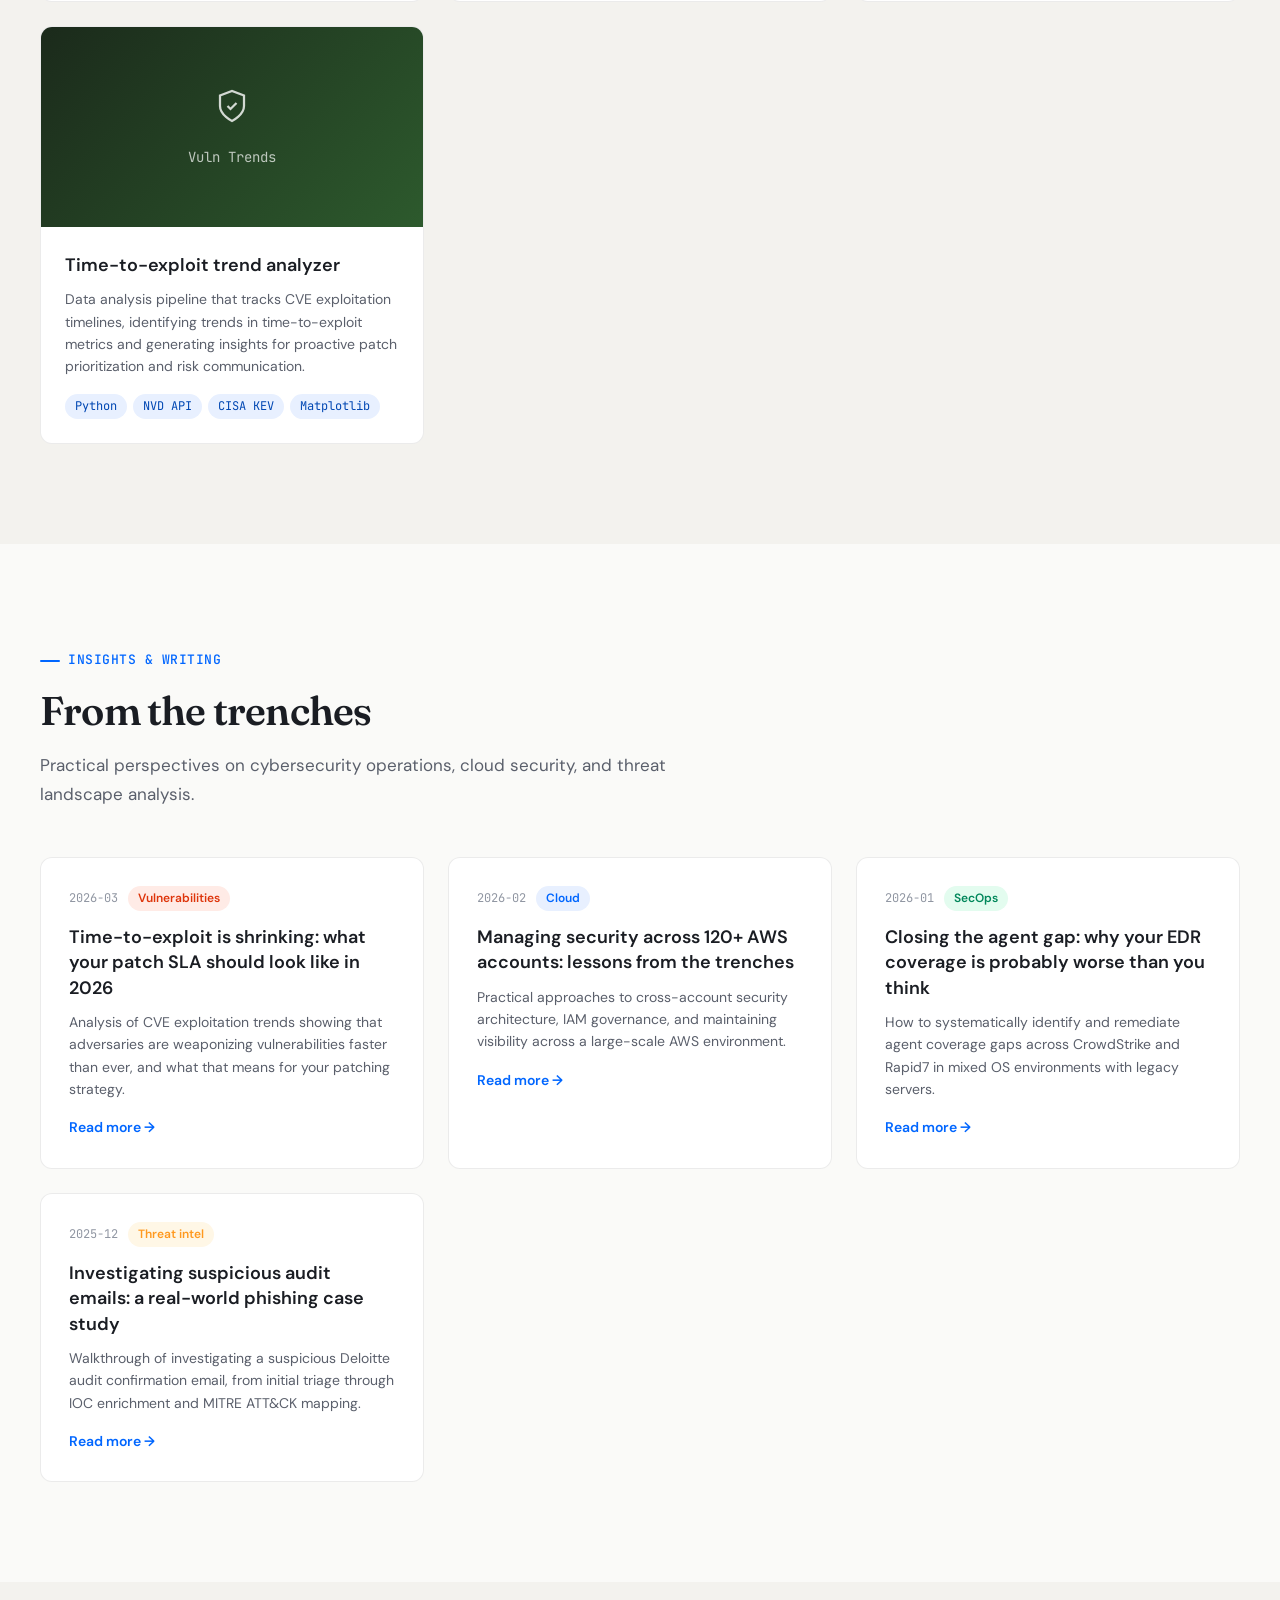
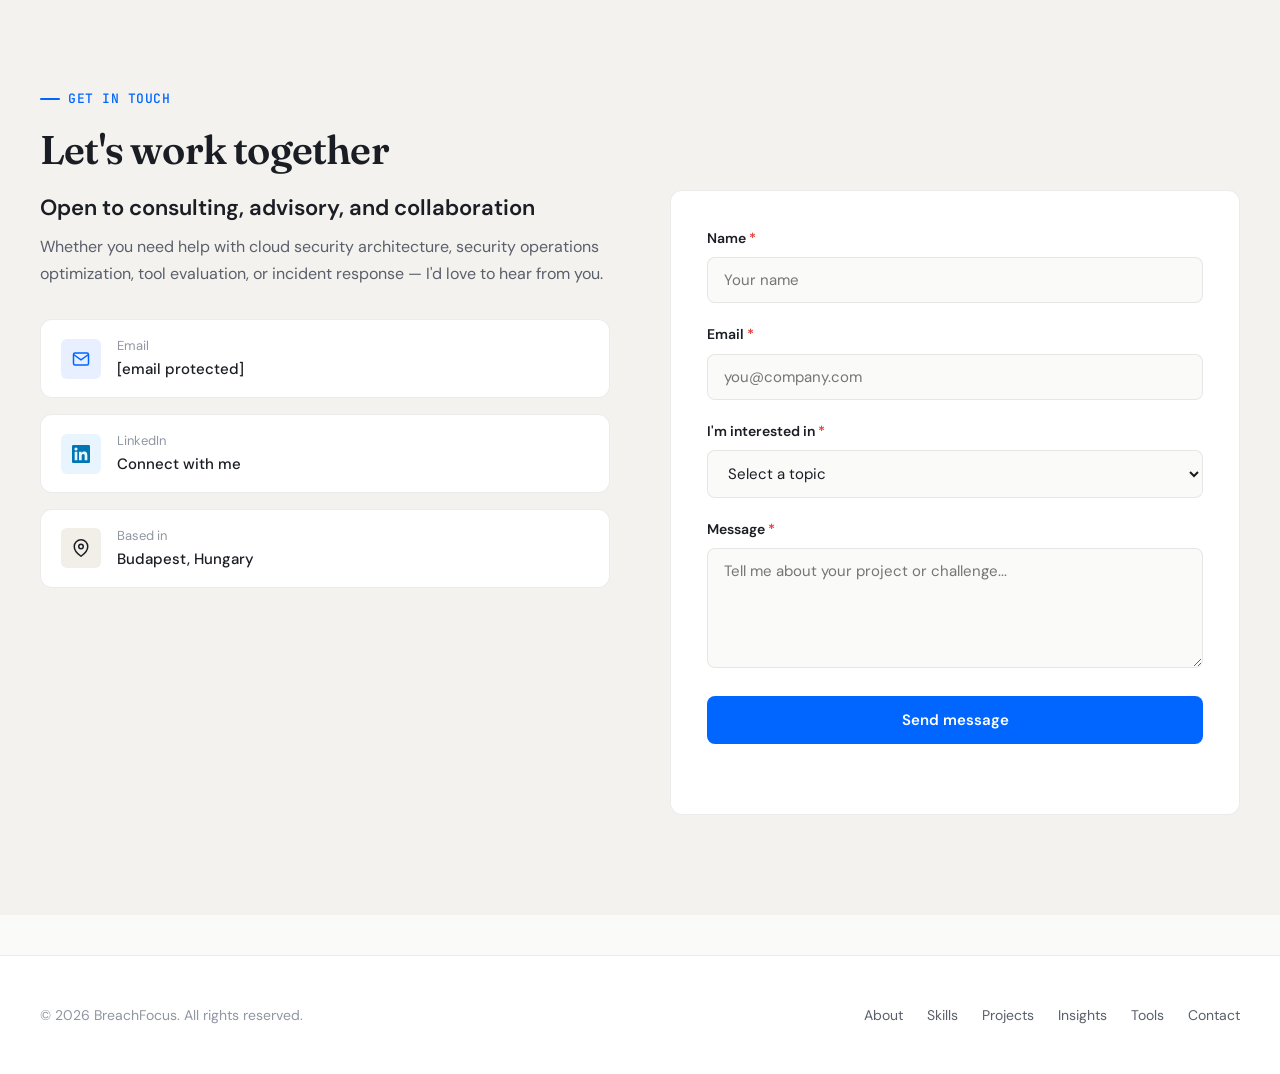
==== commit e2e124c2: "Added a red * indicator to all four fields — Name, Email, I'm interested in, and Message" ====
--- a/index.html
+++ b/index.html
@@ -303,6 +303,7 @@
   display: block; font-size: 14px; font-weight: 600;
   margin-bottom: 8px; color: var(--text);
 }
+.form-group label .req { color: #E53935; margin-left: 3px; }
 .form-group input, .form-group textarea, .form-group select {
   width: 100%; padding: 12px 16px; border: 1.5px solid var(--border);
   border-radius: var(--radius-sm); font-size: 15px;
@@ -871,15 +872,15 @@
         <input type="hidden" id="w3f_key" value="00f858f3-bfd4-40a6-a736-496de019b1f9">
         <input type="checkbox" name="botcheck" id="botcheck" style="display:none" tabindex="-1" autocomplete="off">
         <div class="form-group">
-          <label for="name">Name</label>
+          <label for="name">Name<span class="req">*</span></label>
           <input type="text" id="name" name="name" placeholder="Your name" required>
         </div>
         <div class="form-group">
-          <label for="email">Email</label>
+          <label for="email">Email<span class="req">*</span></label>
           <input type="email" id="email" name="email" placeholder="you@company.com" required>
         </div>
         <div class="form-group">
-          <label for="type">I'm interested in</label>
+          <label for="type">I'm interested in<span class="req">*</span></label>
           <select id="type" name="topic">
             <option value="">Select a topic</option>
             <option value="Security consulting">Security consulting</option>
@@ -890,7 +891,7 @@
           </select>
         </div>
         <div class="form-group">
-          <label for="message">Message</label>
+          <label for="message">Message<span class="req">*</span></label>
           <textarea id="message" name="message" placeholder="Tell me about your project or challenge..." required></textarea>
         </div>
         <button class="form-submit" id="contactSubmit" type="button">Send message</button>
--- a/assets/theme.css
+++ b/assets/theme.css
@@ -0,0 +1,677 @@
+/* ══════════════════════════════════════════════════════════
+   BreachFocus — Unified Design System
+   assets/theme.css  |  All pages import this file
+   ══════════════════════════════════════════════════════════ */
+
+@import url('https://fonts.googleapis.com/css2?family=DM+Sans:ital,opsz,wght@0,9..40,300;0,9..40,400;0,9..40,500;0,9..40,600;0,9..40,700&family=JetBrains+Mono:wght@400;500;600&family=Fraunces:ital,opsz,wght@0,9..144,300;0,9..144,400;0,9..144,600&display=swap');
+
+/* ── Design Tokens ───────────────────────────────────────── */
+:root {
+  /* Backgrounds */
+  --bg:           #FAFAF8;
+  --bg-card:      #FFFFFF;
+  --bg-alt:       #F7F7F5;
+  --bg-dark:      #0C1117;
+  --bg-dark-card: #151C25;
+
+  /* Text */
+  --text:           #1A1D23;
+  --text-secondary: #5A5F6B;
+  --text-muted:     #9096A2;
+
+  /* Accent — Blue */
+  --accent:       #0066FF;
+  --accent-light: #E8F0FF;
+  --accent-dark:  #0047B3;
+
+  /* Semantic */
+  --green:        #00875A;
+  --green-light:  #E3FCEF;
+  --red:          #DE350B;
+  --red-light:    #FFEBE6;
+  --amber:        #FF991F;
+  --amber-light:  #FFF7E6;
+  --purple:       #7C3AED;
+  --purple-light: #F0E6FF;
+  --cyan:         #0891B2;
+  --cyan-light:   #ECFEFF;
+
+  /* Borders */
+  --border:        rgba(0,0,0,0.08);
+  --border-strong: rgba(0,0,0,0.15);
+
+  /* Shadows */
+  --shadow-sm: 0 1px 3px rgba(0,0,0,0.04), 0 1px 2px rgba(0,0,0,0.06);
+  --shadow-md: 0 4px 12px rgba(0,0,0,0.06), 0 2px 4px rgba(0,0,0,0.04);
+  --shadow-lg: 0 12px 40px rgba(0,0,0,0.08), 0 4px 12px rgba(0,0,0,0.04);
+
+  /* Border radii */
+  --radius:    12px;
+  --radius-sm: 8px;
+  --radius-xs: 6px;
+
+  /* Typography */
+  --font:         'DM Sans', -apple-system, BlinkMacSystemFont, sans-serif;
+  --font-mono:    'JetBrains Mono', 'SF Mono', Consolas, monospace;
+  --font-display: 'Fraunces', Georgia, serif;
+
+  /* Layout */
+  --max-w:   1200px;
+  --header-h: 64px;
+
+  /* ─ Legacy aliases (abbreviated-variable pages keep working) ─ */
+  --text-s: var(--text-secondary);
+  --text-m: var(--text-muted);
+  --al:  var(--accent-light);
+  --ad:  var(--accent-dark);
+  --gl:  var(--green-light);
+  --rl:  var(--red-light);
+  --aml: var(--amber-light);
+  --bs:  var(--border-strong);
+  --r:   var(--radius);
+  --rs:  var(--radius-sm);
+  --rx:  var(--radius-xs);
+  --mono: var(--font-mono);
+  --dsp:  var(--font-display);
+  --mw:   var(--max-w);
+  --nh:   var(--header-h);
+}
+
+/* ── Reset ───────────────────────────────────────────────── */
+*, *::before, *::after {
+  margin: 0;
+  padding: 0;
+  box-sizing: border-box;
+}
+html {
+  scroll-behavior: smooth;
+  overflow-x: hidden;
+}
+body {
+  font-family: var(--font);
+  background: var(--bg);
+  color: var(--text);
+  line-height: 1.6;
+  -webkit-font-smoothing: antialiased;
+  -moz-osx-font-smoothing: grayscale;
+}
+
+/* ── Navigation — shared base ────────────────────────────── */
+.nav {
+  position: fixed;
+  top: 0; left: 0; right: 0;
+  z-index: 100;
+  height: var(--header-h);
+  background: rgba(250,250,248,0.92);
+  backdrop-filter: blur(20px) saturate(1.4);
+  -webkit-backdrop-filter: blur(20px) saturate(1.4);
+  border-bottom: 1px solid var(--border);
+  transition: box-shadow 0.3s;
+}
+.nav.scrolled { box-shadow: 0 1px 10px rgba(0,0,0,0.07); }
+
+.nav-inner {
+  max-width: var(--max-w);
+  margin: 0 auto;
+  height: 100%;
+  display: flex;
+  align-items: center;
+  justify-content: space-between;
+  padding: 0 2rem;
+  gap: 12px;
+}
+.nav-logo {
+  display: flex;
+  align-items: center;
+  gap: 10px;
+  font-weight: 600;
+  font-size: 17px;
+  color: var(--text);
+  text-decoration: none;
+  flex-shrink: 0;
+}
+.logo-icon {
+  width: 32px;
+  height: 32px;
+  background: var(--accent);
+  border-radius: var(--radius-xs);
+  display: flex;
+  align-items: center;
+  justify-content: center;
+  color: white;
+  font-family: var(--font-mono);
+  font-weight: 700;
+  font-size: 12px;
+  letter-spacing: -0.5px;
+  flex-shrink: 0;
+}
+
+/* Tool-page back button */
+.nav-back {
+  display: flex;
+  align-items: center;
+  gap: 6px;
+  font-size: 14px;
+  font-weight: 500;
+  color: var(--text-secondary);
+  text-decoration: none;
+  padding: 7px 14px;
+  border-radius: var(--radius-xs);
+  border: 1px solid var(--border);
+  transition: all 0.2s;
+  white-space: nowrap;
+}
+.nav-back:hover {
+  color: var(--text);
+  border-color: var(--border-strong);
+  background: rgba(0,0,0,0.02);
+}
+.nav-back svg { flex-shrink: 0; }
+
+/* Full navigation links (home / tools index / advanced tool pages) */
+.nav-links {
+  display: flex;
+  gap: 2px;
+  align-items: center;
+}
+.nav-links a {
+  padding: 8px 14px;
+  border-radius: var(--radius-xs);
+  font-size: 14px;
+  font-weight: 500;
+  color: var(--text-secondary);
+  text-decoration: none;
+  transition: all 0.2s;
+  white-space: nowrap;
+}
+.nav-links a:hover { background: rgba(0,0,0,0.04); color: var(--text); }
+.nav-links a.active { color: var(--accent); background: var(--accent-light); }
+.nav-cta {
+  padding: 8px 18px !important;
+  background: var(--text) !important;
+  color: white !important;
+  border-radius: var(--radius-sm) !important;
+}
+.nav-cta:hover { opacity: 0.88 !important; }
+
+.mobile-toggle {
+  display: none;
+  background: none;
+  border: none;
+  cursor: pointer;
+  padding: 10px;
+  min-width: 44px;
+  min-height: 44px;
+  color: var(--text);
+  touch-action: manipulation;
+  -webkit-tap-highlight-color: transparent;
+  align-items: center;
+  justify-content: center;
+}
+
+/* ── Hero Section ────────────────────────────────────────── */
+.hero {
+  padding: calc(var(--header-h) + 52px) 2rem 40px;
+  max-width: var(--max-w);
+  margin: 0 auto;
+}
+.badge {
+  display: inline-flex;
+  align-items: center;
+  gap: 7px;
+  padding: 5px 12px;
+  border-radius: 100px;
+  font-size: 12px;
+  font-weight: 600;
+  font-family: var(--font-mono);
+  letter-spacing: 0.04em;
+  text-transform: uppercase;
+  margin-bottom: 16px;
+}
+.badge-green  { background: var(--green-light);  color: var(--green); }
+.badge-blue   { background: var(--accent-light); color: var(--accent); }
+.badge-red    { background: var(--red-light);    color: var(--red); }
+.badge-amber  { background: var(--amber-light);  color: var(--amber); }
+.badge-purple { background: var(--purple-light); color: var(--purple); }
+.badge-cyan   { background: var(--cyan-light);   color: var(--cyan); }
+
+.hero h1 {
+  font-family: var(--font-display);
+  font-size: clamp(28px, 4vw, 44px);
+  font-weight: 600;
+  letter-spacing: -0.025em;
+  margin-bottom: 12px;
+  line-height: 1.15;
+}
+.hero p {
+  font-size: 16px;
+  color: var(--text-secondary);
+  max-width: 620px;
+  line-height: 1.75;
+}
+
+/* Page-header variant (breadcrumb style, used on advanced tool pages) */
+.page-header {
+  padding: calc(var(--header-h) + 52px) 2rem 48px;
+  max-width: var(--max-w);
+  margin: 0 auto;
+}
+.breadcrumb {
+  display: flex;
+  align-items: center;
+  gap: 8px;
+  margin-bottom: 20px;
+  font-size: 13px;
+  color: var(--text-muted);
+  font-family: var(--font-mono);
+}
+.breadcrumb a { color: var(--text-muted); text-decoration: none; transition: color 0.2s; }
+.breadcrumb a:hover { color: var(--accent); }
+.breadcrumb span { color: var(--border-strong); }
+.tool-label {
+  display: inline-flex;
+  align-items: center;
+  gap: 8px;
+  font-family: var(--font-mono);
+  font-size: 12px;
+  color: var(--accent);
+  font-weight: 500;
+  letter-spacing: 0.06em;
+  text-transform: uppercase;
+  margin-bottom: 12px;
+}
+.tool-label::before {
+  content: '';
+  width: 16px;
+  height: 2px;
+  background: var(--accent);
+  border-radius: 1px;
+}
+.page-header h1 {
+  font-family: var(--font-display);
+  font-size: clamp(28px, 4vw, 42px);
+  font-weight: 600;
+  letter-spacing: -0.025em;
+  margin-bottom: 12px;
+  line-height: 1.2;
+}
+.page-header p {
+  font-size: 16px;
+  color: var(--text-secondary);
+  max-width: 600px;
+  line-height: 1.75;
+}
+.back-link {
+  display: inline-flex;
+  align-items: center;
+  gap: 6px;
+  font-size: 14px;
+  font-weight: 500;
+  color: var(--text-secondary);
+  text-decoration: none;
+  transition: color 0.2s;
+}
+.back-link:hover { color: var(--accent); }
+.back-link svg { transition: transform 0.2s; }
+.back-link:hover svg { transform: translateX(-3px); }
+
+/* ── Content Body Wrapper ────────────────────────────────── */
+.body, .tool-body {
+  max-width: var(--max-w);
+  margin: 0 auto;
+  padding: 0 2rem 80px;
+}
+
+/* ── Panel / Card ────────────────────────────────────────── */
+.panel {
+  background: var(--bg-card);
+  border-radius: var(--radius);
+  border: 1px solid var(--border);
+  overflow: hidden;
+  margin-bottom: 20px;
+}
+.panel-header, .ph {
+  padding: 14px 20px;
+  border-bottom: 1px solid var(--border);
+  display: flex;
+  align-items: center;
+  justify-content: space-between;
+  gap: 12px;
+}
+.panel-title, .pt {
+  font-size: 13px;
+  font-weight: 600;
+  display: flex;
+  align-items: center;
+  gap: 8px;
+}
+.panel-body, .pb { padding: 18px 20px; }
+.panel-sub, .ps {
+  font-size: 12px;
+  color: var(--text-muted);
+  font-family: var(--font-mono);
+}
+
+/* ── Buttons ─────────────────────────────────────────────── */
+.btn {
+  display: inline-flex;
+  align-items: center;
+  justify-content: center;
+  gap: 7px;
+  padding: 11px 22px;
+  background: var(--accent);
+  color: white;
+  border: none;
+  border-radius: var(--radius-sm);
+  font-size: 14px;
+  font-weight: 600;
+  font-family: var(--font);
+  cursor: pointer;
+  transition: background 0.2s, transform 0.15s, box-shadow 0.2s;
+  white-space: nowrap;
+  text-decoration: none;
+  line-height: 1;
+}
+.btn:hover {
+  background: var(--accent-dark);
+  transform: translateY(-1px);
+  box-shadow: 0 4px 14px rgba(0,102,255,0.22);
+}
+.btn:active { transform: translateY(0); box-shadow: none; }
+
+.btn-secondary {
+  background: var(--bg-card);
+  color: var(--text-secondary);
+  border: 1.5px solid var(--border);
+}
+.btn-secondary:hover {
+  color: var(--text);
+  border-color: var(--border-strong);
+  background: var(--bg);
+  box-shadow: none;
+  transform: none;
+}
+
+.btn-ghost {
+  background: transparent;
+  color: var(--text-secondary);
+  border: 1px solid var(--border);
+}
+.btn-ghost:hover {
+  color: var(--text);
+  border-color: var(--border-strong);
+  background: rgba(0,0,0,0.03);
+  box-shadow: none;
+  transform: none;
+}
+
+.btn-danger {
+  background: var(--red-light);
+  color: var(--red);
+  border: 1.5px solid rgba(222,53,11,0.15);
+}
+.btn-danger:hover {
+  background: var(--red);
+  color: white;
+  box-shadow: none;
+  transform: none;
+}
+
+.btn-sm {
+  padding: 7px 14px;
+  font-size: 13px;
+  border-radius: var(--radius-xs);
+  gap: 5px;
+}
+
+/* ── Form Elements ───────────────────────────────────────── */
+input[type="text"],
+input[type="email"],
+input[type="number"],
+input[type="search"],
+input[type="url"],
+select,
+textarea {
+  font-family: var(--font);
+  font-size: 14px;
+  color: var(--text);
+  background: var(--bg);
+  border: 1.5px solid var(--border);
+  border-radius: var(--radius-sm);
+  padding: 10px 14px;
+  outline: none;
+  transition: border-color 0.2s, box-shadow 0.2s;
+  width: 100%;
+}
+input[type="text"]:focus,
+input[type="email"]:focus,
+input[type="number"]:focus,
+input[type="search"]:focus,
+input[type="url"]:focus,
+select:focus,
+textarea:focus {
+  border-color: var(--accent);
+  box-shadow: 0 0 0 3px rgba(0,102,255,0.08);
+}
+textarea { resize: vertical; min-height: 100px; }
+
+/* ── Tables ──────────────────────────────────────────────── */
+table { width: 100%; border-collapse: collapse; }
+thead tr { background: var(--bg-alt); }
+th {
+  padding: 9px 14px;
+  text-align: left;
+  font-size: 11px;
+  font-weight: 700;
+  text-transform: uppercase;
+  letter-spacing: 0.05em;
+  color: var(--text-muted);
+  border-bottom: 1px solid var(--border);
+  white-space: nowrap;
+}
+td {
+  padding: 10px 14px;
+  border-bottom: 1px solid var(--border);
+  font-size: 13px;
+}
+tr:last-child td { border-bottom: none; }
+tr:hover td { background: rgba(0,0,0,0.012); }
+
+/* ── Severity / Finding Badges ───────────────────────────── */
+.sev {
+  display: inline-block;
+  padding: 2px 9px;
+  border-radius: 100px;
+  font-size: 11px;
+  font-weight: 700;
+  text-transform: uppercase;
+  font-family: var(--font-mono);
+  letter-spacing: 0.03em;
+}
+.sev.critical { background: var(--red-light);    color: var(--red); }
+.sev.high     { background: var(--amber-light);  color: var(--amber); }
+.sev.medium   { background: var(--accent-light); color: var(--accent); }
+.sev.low      { background: var(--green-light);  color: var(--green); }
+.sev.info     { background: var(--green-light);  color: var(--green); }
+
+/* Status pills (live/soon) */
+.tool-status {
+  display: inline-flex;
+  align-items: center;
+  padding: 2px 8px;
+  border-radius: 100px;
+  font-size: 11px;
+  font-weight: 600;
+  font-family: var(--font-mono);
+}
+.status-live { background: var(--green-light); color: var(--green); }
+.status-soon { background: var(--amber-light); color: var(--amber); }
+
+/* Meta badges */
+.meta-badge {
+  display: inline-flex;
+  align-items: center;
+  gap: 6px;
+  padding: 5px 12px;
+  border-radius: 100px;
+  font-size: 12px;
+  font-weight: 600;
+  background: var(--bg-card);
+  border: 1px solid var(--border);
+}
+.meta-badge.client { color: var(--green); background: var(--green-light); }
+.meta-badge.cloud  { color: var(--accent); background: var(--accent-light); }
+
+/* ── Info / Error / Warning Boxes ────────────────────────── */
+.info-box, .error-box, .warn-box {
+  border-radius: var(--radius-sm);
+  padding: 12px 16px;
+  font-size: 14px;
+  display: flex;
+  align-items: flex-start;
+  gap: 10px;
+  line-height: 1.6;
+}
+.info-box  { background: var(--accent-light); color: var(--accent-dark); border: 1px solid rgba(0,102,255,0.12); }
+.error-box { background: var(--red-light);    color: var(--red);         border: 1px solid rgba(222,53,11,0.12); }
+.warn-box  { background: var(--amber-light);  color: #8B4A00;            border: 1px solid rgba(255,153,31,0.2); }
+
+/* ── Upload / Drop Zone ──────────────────────────────────── */
+.upload-zone, .drop-zone {
+  border: 2px dashed var(--border-strong);
+  border-radius: var(--radius);
+  padding: 48px 24px;
+  text-align: center;
+  cursor: pointer;
+  transition: all 0.22s;
+  background: var(--bg-card);
+  position: relative;
+}
+.upload-zone:hover, .drop-zone:hover,
+.upload-zone.drag,  .drop-zone.drag {
+  border-color: var(--accent);
+  background: var(--accent-light);
+}
+.upload-zone h3, .drop-zone h3 {
+  font-size: 16px;
+  font-weight: 600;
+  margin-bottom: 6px;
+}
+.upload-zone p, .drop-zone p {
+  font-size: 14px;
+  color: var(--text-secondary);
+}
+.upload-zone .hint, .drop-zone .hint {
+  font-size: 12px;
+  color: var(--text-muted);
+  margin-top: 8px;
+  font-family: var(--font-mono);
+}
+
+/* ── Footer ──────────────────────────────────────────────── */
+.footer {
+  padding: 36px 2rem;
+  border-top: 1px solid var(--border);
+  background: var(--bg-card);
+}
+.footer-inner {
+  max-width: var(--max-w);
+  margin: 0 auto;
+  display: flex;
+  align-items: center;
+  justify-content: space-between;
+  flex-wrap: wrap;
+  gap: 16px;
+}
+.footer-copy {
+  font-size: 13px;
+  color: var(--text-secondary);
+}
+.footer-links {
+  display: flex;
+  gap: 20px;
+}
+.footer-links a {
+  font-size: 13px;
+  color: var(--text-secondary);
+  text-decoration: none;
+  transition: color 0.2s;
+}
+.footer-links a:hover { color: var(--text); }
+
+/* ── Progress Bar ────────────────────────────────────────── */
+.progress-bar {
+  height: 5px;
+  background: var(--border);
+  border-radius: 3px;
+  overflow: hidden;
+}
+.progress-fill {
+  height: 100%;
+  background: var(--accent);
+  border-radius: 3px;
+  transition: width 0.4s ease;
+}
+
+/* ── Utility ─────────────────────────────────────────────── */
+.mono { font-family: var(--font-mono); }
+.text-muted { color: var(--text-muted); }
+.text-secondary { color: var(--text-secondary); }
+.visually-hidden { position: absolute; width: 1px; height: 1px; overflow: hidden; clip: rect(0,0,0,0); white-space: nowrap; }
+
+/* ── Responsive ──────────────────────────────────────────── */
+@media (max-width: 900px) {
+  /* Mobile nav slide-down */
+  .nav-links {
+    display: none;
+    position: fixed;
+    top: var(--header-h);
+    left: 0;
+    right: 0;
+    background: rgba(250,250,248,0.98);
+    backdrop-filter: blur(20px) saturate(1.4);
+    -webkit-backdrop-filter: blur(20px) saturate(1.4);
+    border-bottom: 1px solid var(--border);
+    flex-direction: column;
+    padding: 8px 0 16px;
+    gap: 2px;
+    z-index: 99;
+    box-shadow: 0 8px 24px rgba(0,0,0,0.08);
+  }
+  .nav-links.open { display: flex; }
+  .nav-links a {
+    padding: 12px 24px;
+    border-radius: 0;
+    font-size: 15px;
+    width: 100%;
+    border-radius: var(--radius-xs);
+    margin: 0 12px;
+    width: calc(100% - 24px);
+  }
+  .nav-cta {
+    margin: 6px 12px !important;
+    width: calc(100% - 24px) !important;
+    text-align: center;
+    border-radius: var(--radius-sm) !important;
+  }
+  .mobile-toggle { display: flex; }
+}
+
+@media (max-width: 640px) {
+  .hero, .page-header, .body, .tool-body { padding-left: 1rem; padding-right: 1rem; }
+  .nav-inner { padding: 0 1rem; }
+  .hero { padding-top: calc(var(--header-h) + 36px); padding-bottom: 28px; }
+  .page-header { padding-top: calc(var(--header-h) + 36px); padding-bottom: 32px; }
+  .body, .tool-body { padding-bottom: 56px; }
+  .panel-header, .ph { padding: 12px 16px; }
+  .panel-body, .pb { padding: 14px 16px; }
+  .footer { padding: 28px 1rem; }
+  .btn { padding: 10px 18px; font-size: 13px; }
+}
+
+@media (max-width: 480px) {
+  .hero h1, .page-header h1 { font-size: 26px; }
+  .badge { font-size: 11px; padding: 4px 10px; }
+  .logo-icon { width: 28px; height: 28px; font-size: 11px; }
+  .nav-logo { font-size: 15px; }
+}
